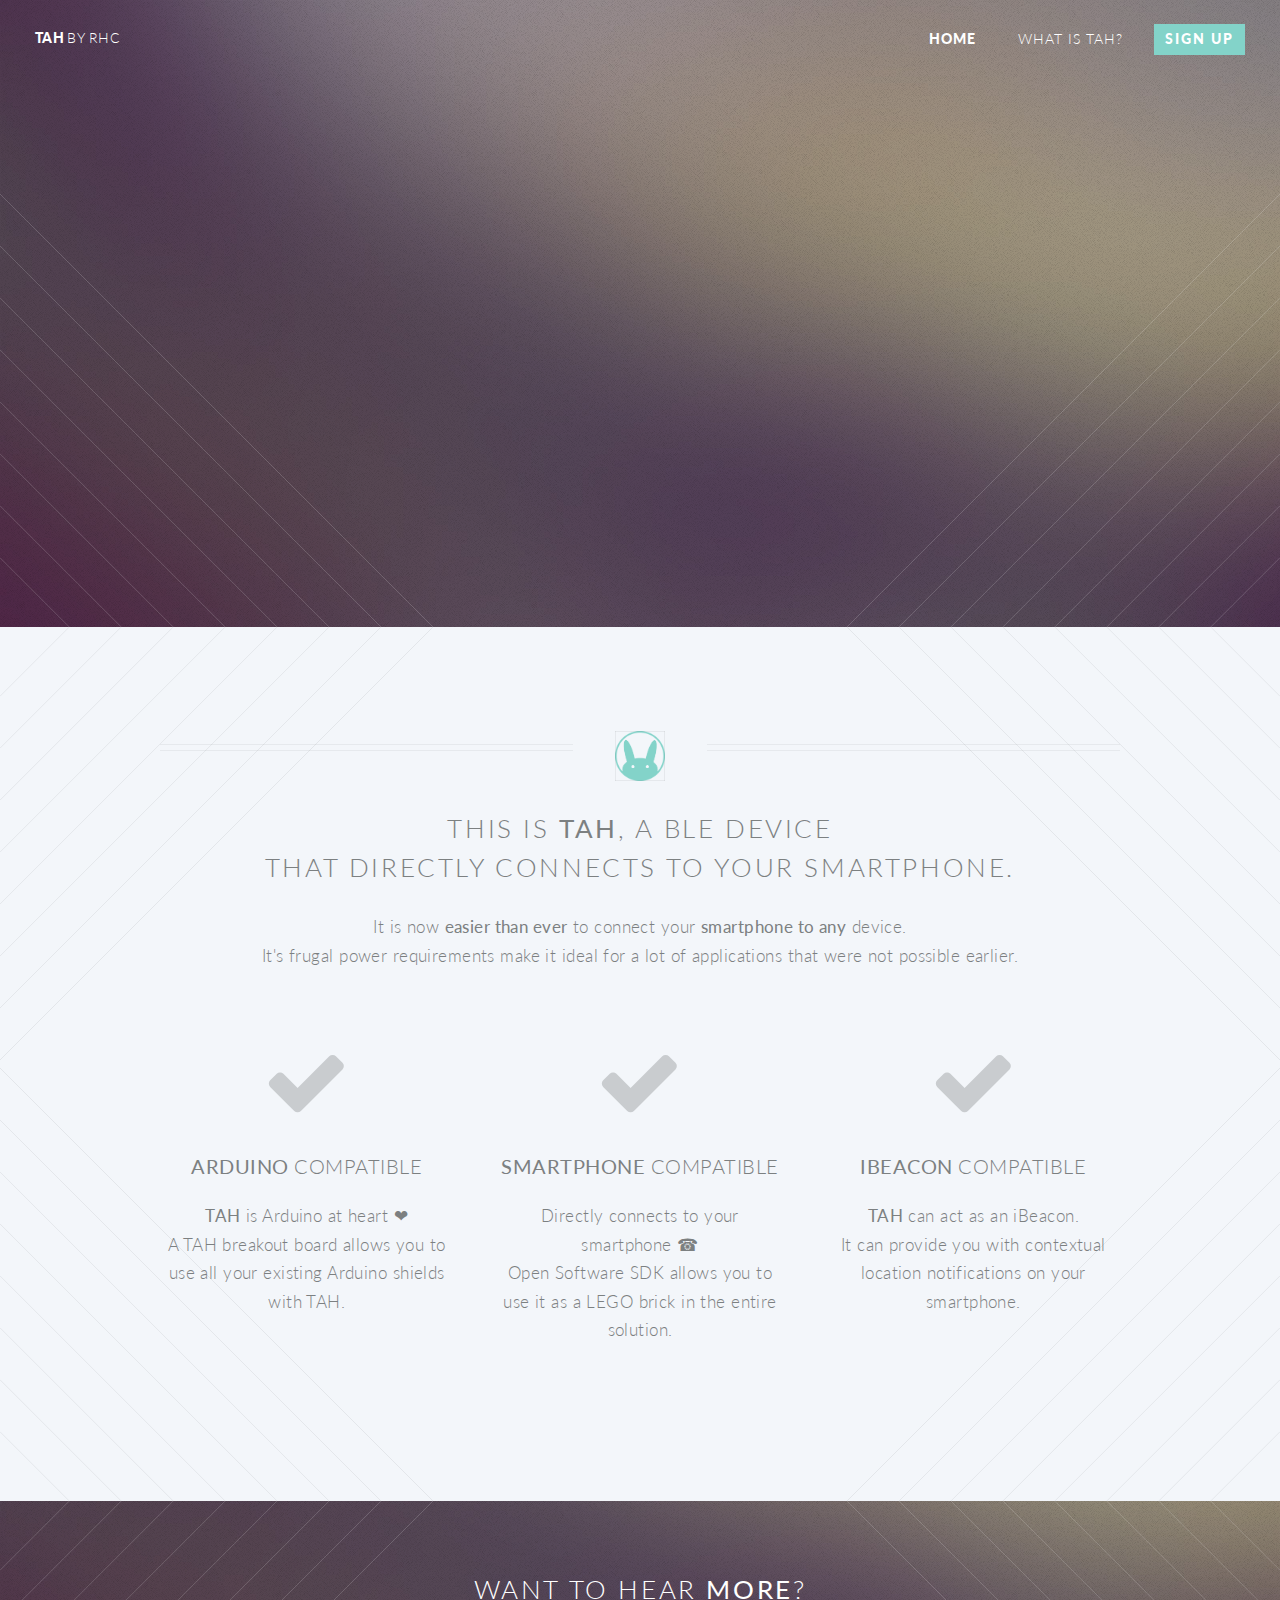
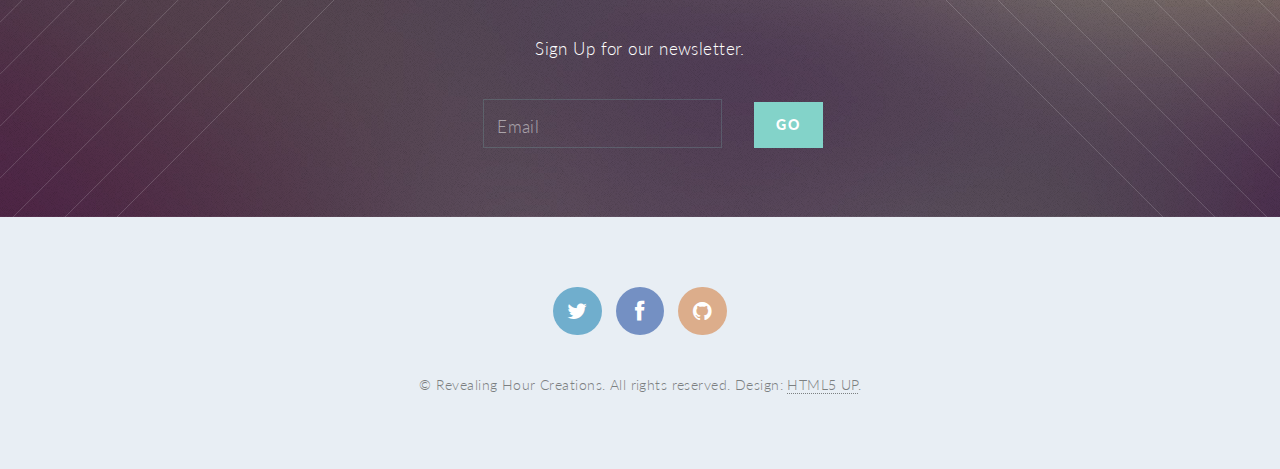
==== index.html @ 5fdd8aa4 "update ga displayfeatures" ====
<!DOCTYPE HTML>
<!--
	Twenty 1.0 by HTML5 UP
	html5up.net | @n33co
	Free for personal and commercial use under the CCA 3.0 license (html5up.net/license)
-->
<html>
<head>
	<title>TAH by RHC</title>
	<meta http-equiv="content-type" content="text/html; charset=utf-8" />
	<meta name="description" content="TAH is a open bluetooth low energy hardware platform" />
	<meta name="keywords" content="tah, bluetooth, low energy, bluetooth low energy, hardware, open hardware, rhc, revealing hour creations" />
	<!--[if lte IE 8]><script src="css/ie/html5shiv.js"></script><![endif]-->
	<script src="js/jquery.min.js"></script>
	<script src="js/jquery.dropotron.min.js"></script>
	<script src="js/skel.min.js"></script>
	<script src="js/skel-layers.min.js"></script>
	<script src="js/init.js"></script>
	<script src="js/mailchimp.js"></script>
	<noscript>
		<link rel="stylesheet" href="css/skel.css" />
		<link rel="stylesheet" href="css/style.css" />
		<link rel="stylesheet" href="css/style-noscript.css" />
		<!-- <link href="//cdn-images.mailchimp.com/embedcode/classic-081711.css" rel="stylesheet" type="text/css"> -->
	</noscript>
	<!--[if lte IE 8]><link rel="stylesheet" href="css/ie/v8.css" /><![endif]-->
	<!--[if lte IE 9]><link rel="stylesheet" href="css/ie/v9.css" /><![endif]-->
	<script>
		(function(i,s,o,g,r,a,m){i['GoogleAnalyticsObject']=r;i[r]=i[r]||function(){
			(i[r].q=i[r].q||[]).push(arguments)},i[r].l=1*new Date();a=s.createElement(o),
			m=s.getElementsByTagName(o)[0];a.async=1;a.src=g;m.parentNode.insertBefore(a,m)
		})(window,document,'script','//www.google-analytics.com/analytics.js','ga');

		ga('create', 'UA-36872186-2', 'auto');
		ga('require', 'displayfeatures');
		ga('send', 'pageview');

	</script>
</head>
<body class="index loading">
	
	<!-- Header -->
	<header id="header" class="alt">
		<h1 id="logo"><a href="index.html">TAH <span>by RHC</span></a></h1>
		<nav id="nav">
			<ul>
				<li class="current"><a href="index.html">Home</a></li>
				<li><a href="#main">What is TAH?</a></li>
				<li><a href="#cta" class="button special">Sign Up</a></li>
			</ul>
		</nav>
	</header>

	<!-- Banner -->		
	<section id="banner">
		
				<!--
					".inner" is set up as an inline-block so it automatically expands
					in both directions to fit whatever's inside it. This means it won't
					automatically wrap lines, so be sure to use line breaks where
					appropriate (<br />).
				-->
				<div class="inner">
					
					<header>
						<h2><img src="./images/tah.png" width="50px"/> TAH</h2>
					</header>
					<p>This is <strong>TAH</strong>.<br />
						open hardware<br/>
						for BLE<br/>
						by <a href="http://revealinghour.in">RHC</a>.</p>
						<footer>
							<ul class="buttons vertical">
								<li><a href="#main" class="button fit scrolly">Tell Me More</a></li>
							</ul>
						</footer>
						
					</div>
					
				</section>
				
				<!-- Main -->
				<article id="main">

					<header class="special container">
						<!-- <span class="icon fa-bar-chart-o"></span> -->
						<span class="icon"><img src="./images/tah_new.png" width="50px"/></span>
						<!-- <img src="/home/nm/projects/tah/parallax/images/tah.png" width="50px" /> -->
						<h2>This is <strong>TAH</strong>, a BLE device<br />
							that directly connects to your smartphone.</h2>
							<p> It is now <strong>easier than ever</strong> to connect your  <strong>smartphone to any</strong> device.<br/>
								It's frugal power requirements make it ideal for a lot of applications that were not possible earlier.<br/></p>
							</header>

							<!-- Two -->
							<section class="wrapper style1 container special">
								<div class="row">
									<div class="4u">
										
										<section>
											<span class="icon feature fa-check"></span>
											<header>
												<h3><strong>Arduino</strong> Compatible</h3>
											</header>
											<p><strong>TAH</strong> is Arduino at heart ❤<br/>A TAH breakout board allows you to use all your existing Arduino shields with TAH.</p>
										</section>
										
									</div>
									<div class="4u">
										
										<section>
											<span class="icon feature fa-check"></span>
											<header>
												<h3><strong>Smartphone</strong> Compatible</h3>
											</header>
											<p>Directly connects to your smartphone ☎<br/>
												Open Software SDK allows you to use it as a LEGO brick in the entire solution.
											</p>
										</section>
										
									</div>
									<div class="4u">
										
										<section>
											<span class="icon feature fa-check"></span>
											<header>
												<h3><strong>iBeacon</strong> Compatible</h3>
											</header>
											<p><strong>TAH</strong> can act as an iBeacon.<br/>
												It can provide you with contextual location notifications on your smartphone.</p>
											</section>
											
										</div>
									</div>
								</section>

							</article>

							<!-- CTA -->
							<section id="cta">
								
								<header>
									<h2>Want to hear <strong>more</strong>?</h2>
									<p>Sign Up for our newsletter.</p>
								</header>
								<footer>

									<form action="http://revealinghour.us8.list-manage.com/subscribe/post?u=bca3a340d44da6d9f4123ed9d&amp;id=00bbb728bf" method="post" id="mc-embedded-subscribe-form" name="mc-embedded-subscribe-form" class="validate" target="_blank" novalidate>
										<ul class="buttons">
											<li>
												<li><input type="email" value="" name="EMAIL" class="" id="mc-email" placeholder="Email" required="">
												</li>
												<li><input type="submit" value="Go" name="subscribe" id="mc-embedded-subscribe" class="button special">
												</li>
												<div id="mce-responses" class="clear">
													<div class="response" id="mce-error-response" style="display:none"></div>
													<div class="response" id="mce-success-response" style="display:none"></div>
												</div>    <!-- real people should not fill this in and expect good things - do not remove this or risk form bot signups-->
												<div style="position: absolute; left: -5000px;"><input type="text" name="b_bca3a340d44da6d9f4123ed9d_00bbb728bf" tabindex="-1" value=""></div>
												
											</form>
										</li>
									</ul>
									<!-- Begin MailChimp Signup Form -->

								</footer>
								
							</section>

							<!-- Footer -->
							<footer id="footer">
								
								<ul class="icons">
									<li><a href="http://twitter.com/tah_io" class="icon circle fa-twitter"><span class="label">Twitter</span></a></li>
									<li><a href="https://www.facebook.com/pages/Tah/633568926721880" class="icon circle fa-facebook"><span class="label">Facebook</span></a></li>
									<li><a href="http://github.com/revealinghourcreations" class="icon circle fa-github"><span class="label">Github</span></a></li>
								</ul>
								
								<span class="copyright">&copy; Revealing Hour Creations. All rights reserved. Design: <a href="http://html5up.net">HTML5 UP</a>.</span>
								
							</footer>
						</body>
						</html>
---- css/skel.css ----
/* skel.css vx.x | (c) n33 | n33.co | MIT licensed */

/* Resets (http://meyerweb.com/eric/tools/css/reset/ | v2.0 | 20110126 | License: none (public domain)) */

	html,body,div,span,applet,object,iframe,h1,h2,h3,h4,h5,h6,p,blockquote,pre,a,abbr,acronym,address,big,cite,code,del,dfn,em,img,ins,kbd,q,s,samp,small,strike,strong,sub,sup,tt,var,b,u,i,center,dl,dt,dd,ol,ul,li,fieldset,form,label,legend,table,caption,tbody,tfoot,thead,tr,th,td,article,aside,canvas,details,embed,figure,figcaption,footer,header,hgroup,menu,nav,output,ruby,section,summary,time,mark,audio,video{margin:0;padding:0;border:0;font-size:100%;font:inherit;vertical-align:baseline;}article,aside,details,figcaption,figure,footer,header,hgroup,menu,nav,section{display:block;}body{line-height:1;}ol,ul{list-style:none;}blockquote,q{quotes:none;}blockquote:before,blockquote:after,q:before,q:after{content:'';content:none;}table{border-collapse:collapse;border-spacing:0;}body{-webkit-text-size-adjust:none}

/* Box Model */

	*, *:before, *:after {
		-moz-box-sizing: border-box;
		-webkit-box-sizing: border-box;
		box-sizing: border-box;
	}

/* Container */

	body {
		/* min-width: (containers) */
		min-width: 1200px;
	}

	.container {
		margin-left: auto;
		margin-right: auto;
		
		/* width: (containers) */
		width: 1200px;
	}

	/* Modifiers */
	
		.container.small {
			/* width: (containers) * 0.75; */
			width: 900px;
		}

		.container.big {
			width: 100%;

			/* max-width: (containers) * 1.25; */
			max-width: 1500px;

			/* min-width: (containers); */
			min-width: 1200px;
		}

/* Grid */

	.\31 2u { width: 100% }
	.\31 1u { width: 91.6666666667% }
	.\31 0u { width: 83.3333333333% }
	.\39 u { width: 75% }
	.\38 u { width: 66.6666666667% }
	.\37 u { width: 58.3333333333% }
	.\36 u { width: 50% }
	.\35 u { width: 41.6666666667% }
	.\34 u { width: 33.3333333333% }
	.\33 u { width: 25% }
	.\32 u { width: 16.6666666667% }
	.\31 u { width: 8.3333333333% }
	.\-11u { margin-left: 91.6666666667% }
	.\-10u { margin-left: 83.3333333333% }
	.\-9u { margin-left: 75% }
	.\-8u { margin-left: 66.6666666667% }
	.\-7u { margin-left: 58.3333333333% }
	.\-6u { margin-left: 50% }
	.\-5u { margin-left: 41.6666666667% }
	.\-4u { margin-left: 33.3333333333% }
	.\-3u { margin-left: 25% }
	.\-2u { margin-left: 16.6666666667% }
	.\-1u { margin-left: 8.3333333333% }

	/* Rows */

		.row > * {
			float: left;
		}

		.row:after {
			content: '';
			display: block;
			clear: both;
			height: 0;
		}

		.row:first-child > * {
			padding-top: 0 !important;
		}

		/* Normal */

			.row > * {
				/* padding-left: (gutters) */
				padding-left: 50px;
			}

			.row + .row > * {
				/* padding: (gutters) 0 0 (gutters) */
				padding: 50px 0 0 50px;
			}

			.row {
				/* margin-left: -(gutters) */
				margin-left: -50px;
			}

		/* Flush */

			.row.flush > * {
				padding-left: 0;
			}

			.row + .row.flush > * {
				padding: 0;
			}

			.row.flush {
				margin-left: 0;
			}

		/* Quarter */

			.row.quarter > * {
				/* padding-left: (gutters * 0.25) */
				padding-left: 12.5px;
			}

			.row + .row.quarter > * {
				/* padding: (gutters * 0.25) 0 0 (gutters * 0.25) */
				padding: 12.5px 0 0 12.5px;
			}

			.row.quarter {
				/* margin-left: -(gutters * 0.25) */
				margin-left: -12.5px;
			}

		/* Half */

			.row.half > * {
				/* padding-left: (gutters * 0.5) */
				padding-left: 25px;
			}

			.row + .row.half > * {
				/* padding: (gutters * 0.5) 0 0 (gutters * 0.5) */
				padding: 25px 0 0 25px;
			}

			.row.half {
				/* margin-left: -(gutters * 0.5) */
				margin-left: -25px;
			}

		/* One and (a) Half */

			.row.oneandhalf > * {
				/* padding-left: (gutters * 1.5) */
				padding-left: 75px;
			}

			.row + .row.oneandhalf > * {
				/* padding: (gutters * 1.5) 0 0 (gutters * 1.5) */
				padding: 75px 0 0 75px;
			}

			.row.oneandhalf {
				/* margin-left: -(gutters * 1.5) */
				margin-left: -75px;
			}

		/* Double */

			.row.double > * {
				/* padding-left: (gutters * 2) */
				padding-left: 80px;
			}

			.row + .row.double > * {
				/* padding: (gutters * 2) 0 0 (gutters * 2) */
				padding: 100px 0 0 100px;
			}

			.row.double {
				/* margin-left: -(gutters * 2) */
				margin-left: -100px;
			}
---- css/style.css ----
@charset "UTF-8";
@import url("font-awesome.min.css");
@import url("http://fonts.googleapis.com/css?family=Lato:300,400,900");

/*
	Twenty 1.0 by HTML5 UP
	html5up.net | @n33co
	Free for personal and commercial use under the CCA 3.0 license (html5up.net/license)
*/

/* Basic */

	body, #skel-layers-wrapper {
		background: #f3f6fa;
	}

	body.loading * {
		-moz-animation: none !important;
		-webkit-animation: none !important;
		-o-animation: none !important;
		-ms-animation: none !important;
		animation: none !important;
		-moz-transition: none !important;
		-webkit-transition: none !important;
		-o-transition: none !important;
		-ms-transition: none !important;
		transition: none !important;
	}

	body, input, select, textarea {
		color: #7c8081;
		font-family: 'Lato', sans-serif;
		font-size: 15pt;
		font-weight: 300;
		letter-spacing: 0.025em;
		line-height: 1.75em;
	}

	a {
		-moz-transition: all 0.2s ease-in-out;
		-webkit-transition: all 0.2s ease-in-out;
		-o-transition: all 0.2s ease-in-out;
		-ms-transition: all 0.2s ease-in-out;
		transition: all 0.2s ease-in-out;
		color: #3fb1a3;
		text-decoration: none;
		border-bottom: dotted 1px;
	}

		a:hover {
			border-bottom-color: transparent;
		}

	strong, b {
		font-weight: 400;
	}

	p, ul, ol, dl, table, blockquote {
		margin: 0 0 2em 0;
	}

	h1, h2, h3, h4, h5, h6 {
		color: inherit;
		font-weight: 300;
		line-height: 1.75em;
		margin-bottom: 1em;
		text-transform: uppercase;
	}

		h1 a, h2 a, h3 a, h4 a, h5 a, h6 a {
			color: inherit;
			text-decoration: none;
			border: 0;
		}

	h2 {
		font-size: 1.5em;
		letter-spacing: 0.1em;
	}

	h3 {
		font-size: 1.15em;
		letter-spacing: 0.025em;
	}

	sub {
		font-size: 0.8em;
		position: relative;
		top: 0.5em;
	}

	sup {
		font-size: 0.8em;
		position: relative;
		top: -0.5em;
	}

	hr {
		border-top: solid 1px rgba(131, 211, 201, 0.2);
		border: 0;
		margin-bottom: 1.5em;
	}

	blockquote {
		border-left: solid 0.5em rgba(131, 211, 201, 0.2);
		font-style: italic;
		padding: 1em 0 1em 2em;
	}

	section.special, article.special {
		text-align: center;
	}

	header.major {
		padding-bottom: 2em;
	}

	header.special {
		margin-bottom: 5em;
		padding-top: 7em;
		position: relative;
		text-align: center;
	}

		header.special:before, header.special:after {
			border-bottom: solid 1.5px;
			border-top: solid 1.5px;
			content: '';
			height: 7px;
			opacity: 0.1;
			position: absolute;
			top: 1.75em;
			width: 43%;
		}

		header.special:before {
			left: 0;
		}

		header.special:after {
			right: 0;
		}

		header.special h2 {
			margin-bottom: 0;
		}

		header.special h2 + p {
			margin-bottom: 0;
			padding-top: 1.5em;
		}

		header.special .icon {
			cursor: default;
			height: 7em;
			left: 0;
			position: absolute;
			text-align: center;
			top: 1em;
			width: 100%;
		}

			header.special .icon:before {
				font-size: 3.5em;
				opacity: 0.35;
			}

	footer > :last-child {
		margin-bottom: 0;
	}

	footer.major {
		padding-top: 3em;
	}

/* Form */

	input[type="text"],
	input[type="password"],
	input[type="email"],
	textarea {
		-moz-transition: background-color 0.2s ease-in-out, border-color 0.2s ease-in-out;
		-webkit-transition: background-color 0.2s ease-in-out, border-color 0.2s ease-in-out;
		-o-transition: background-color 0.2s ease-in-out, border-color 0.2s ease-in-out;
		-ms-transition: background-color 0.2s ease-in-out, border-color 0.2s ease-in-out;
		transition: background-color 0.2s ease-in-out, border-color 0.2s ease-in-out;
		-moz-appearance: none;
		-webkit-appearance: none;
		-o-appearance: none;
		-ms-appearance: none;
		appearance: none;
		background: none;
		border: solid 1px rgba(131, 211, 201, 0.2);
		color: inherit;
		display: block;
		padding: 0.75em;
		text-decoration: none;
		width: 100%;
		outline: 0;
	}

		input[type="text"]:focus,
		input[type="password"]:focus,
		input[type="email"]:focus,
		textarea:focus {
			border-color: #83d3c9;
		}

	input[type="text"],
	input[type="password"],
	input[type="email"] {
		line-height: 1em;
	}

	::-webkit-input-placeholder {
		color: inherit;
		opacity: 0.5;
		position: relative;
		top: 3px;
	}

	:-moz-placeholder {
		color: inherit;
		opacity: 0.5;
	}

	::-moz-placeholder {
		color: inherit;
		opacity: 0.5;
	}

	:-ms-input-placeholder {
		color: inherit;
		opacity: 0.5;
	}

	.formerize-placeholder {
		color: rgba(124, 128, 129, 0.5) !important;
	}

/* Image */

	.image {
		border: 0;
		position: relative;
	}

		.image:before {
			background: url("images/overlay.png");
			content: '';
			height: 100%;
			left: 0;
			position: absolute;
			top: 0;
			width: 100%;
		}

		.image.fit {
			display: block;
		}

			.image.fit img {
				display: block;
				width: 100%;
			}

		.image.feature {
			display: block;
			margin: 0 0 2em 0;
		}

			.image.feature img {
				display: block;
				width: 100%;
			}

/* Icon */

	.icon {
		position: relative;
	}

		.icon:before {
			-moz-osx-font-smoothing: grayscale;
			-webkit-font-smoothing: antialiased;
			font-family: FontAwesome;
			font-style: normal;
			font-weight: normal;
		}

		.icon.circle {
			-moz-transition: all 0.2s ease-in-out;
			-webkit-transition: all 0.2s ease-in-out;
			-o-transition: all 0.2s ease-in-out;
			-ms-transition: all 0.2s ease-in-out;
			transition: all 0.2s ease-in-out;
			border: 0;
			border-radius: 100%;
			display: inline-block;
			font-size: 1.25em;
			height: 2.25em;
			left: 0;
			line-height: 2.25em;
			text-align: center;
			text-decoration: none;
			top: 0;
			width: 2.25em;
		}

			.icon.circle:hover {
				top: -0.2em;
			}

			.icon.circle.fa-twitter {
				background: #70aecd;
				color: white;
			}

				.icon.circle.fa-twitter:hover {
					background: #7fb7d2;
				}

			.icon.circle.fa-facebook {
				background: #7490c3;
				color: white;
			}

				.icon.circle.fa-facebook:hover {
					background: #829bc9;
				}

			.icon.circle.fa-google-plus {
				background: #db6b67;
				color: white;
			}

				.icon.circle.fa-google-plus:hover {
					background: #df7b77;
				}

			.icon.circle.fa-github {
				background: #dcad8b;
				color: white;
			}

				.icon.circle.fa-github:hover {
					background: #e1b89b;
				}

			.icon.circle.fa-dribbble {
				background: #da83ae;
				color: white;
			}

				.icon.circle.fa-dribbble:hover {
					background: #df93b8;
				}

		.icon.feature {
			cursor: default;
			display: block;
			margin: 0 0 1.5em 0;
			opacity: 0.35;
			text-align: center;
		}

			.icon.feature:before {
				font-size: 5em;
				line-height: 1em;
			}

		.icon > .label {
			display: none;
		}

/* Lists */

	ol.default {
		list-style: decimal;
		padding-left: 1.25em;
	}

		ol.default li {
			padding-left: 0.25em;
		}

	ul.default {
		list-style: disc;
		padding-left: 1em;
	}

		ul.default li {
			padding-left: 0.5em;
		}

	ul.icons {
		cursor: default;
	}

		ul.icons li {
			display: inline-block;
			line-height: 1em;
			padding-left: 0.5em;
		}

			ul.icons li:first-child {
				padding-left: 0;
			}

	ul.feature-icons {
		cursor: default;
		margin: -0.75em 0 0 0;
		opacity: 0.35;
		overflow: hidden;
		position: relative;
	}

		ul.feature-icons li {
			display: block;
			float: left;
			text-align: center;
			width: 50%;
		}

			ul.feature-icons li .icon {
				display: inline-block;
				font-size: 6.25em;
				height: 1.25em;
				line-height: 1.25em;
				width: 1em;
			}

	ul.buttons {
		cursor: default;
	}

		ul.buttons:last-child {
			margin-bottom: 0;
		}

		ul.buttons li {
			display: inline-block;
			padding: 0 0 0 1.5em;
		}

			ul.buttons li:first-child {
				padding: 0;
			}

		ul.buttons.vertical li {
			display: block;
			padding: 1.5em 0 0 0;
		}

			ul.buttons.vertical li:first-child {
				padding: 0;
			}

/* Tables */

	table {
		width: 100%;
	}

		table.default {
			width: 100%;
		}

			table.default tbody tr {
				border-bottom: solid 1px rgba(124, 128, 129, 0.2);
			}

			table.default td {
				padding: 0.5em 1em 0.5em 1em;
			}

			table.default th {
				font-weight: 400;
				padding: 0.5em 1em 0.5em 1em;
				text-align: left;
			}

			table.default thead {
				background: #7c8081;
				color: #fff;
			}

/* Button */

	.button {
		background: none;
		border: solid 1px;
		color: inherit;
		display: inline-block;
		font-size: 0.8em;
		font-weight: 900;
		letter-spacing: 2px;
		min-width: 5em;
		padding: 0.75em 0;
		text-align: center;
		text-decoration: none;
		text-transform: uppercase;
	}


		.button:hover {
			background: rgba(188, 202, 206, 0.15);
			border-color: inherit;
		}

		.button.special {
			background: #83d3c9;
			border-color: #83d3c9;
			color: white !important;
		}

			.button.special:hover {
				background: #96dad1 !important;
				border-color: #96dad1 !important;
			}

		.button.fit {
			width: 100%;
		}

		.button.small {
			font-size: 0.7em;
			min-width: 14em;
			padding: 0.5em 0;
		}

/* Wrapper */

	.wrapper {
		margin-bottom: 5em;
		padding: 5em;
	}

		.wrapper.style1 {
			padding: 0;
		}

		.wrapper.style2 {
			background-color: #83d3c9;
			background-image: url("images/light-bl.svg"), url("images/light-br.svg");
			background-position: bottom left, bottom right;
			background-repeat: no-repeat, no-repeat;
			background-size: 25em, 25em;
			color: white;
		}

			.wrapper.style2 .button:hover {
				background: rgba(255, 255, 255, 0.15) !important;
			}

			.wrapper.style2 .button.special {
				background: white;
				border-color: white;
				color: #83d3c9 !important;
			}

				.wrapper.style2 .button.special:hover {
					border-color: inherit !important;
					color: white !important;
				}

		.wrapper.style3 {
			background: white;
			color: inherit;
		}

		.wrapper.style4 {
			background: white;
			color: inherit;
			padding: 4em;
		}

/* Header */
	@-moz-keyframes reveal-header { 0% { top: -5em; } 100% { top: 0; } }
	@-webkit-keyframes reveal-header { 0% { top: -5em; } 100% { top: 0; } }
	@-o-keyframes reveal-header { 0% { top: -5em; } 100% { top: 0; } }
	@-ms-keyframes reveal-header { 0% { top: -5em; } 100% { top: 0; } }
	@keyframes reveal-header { 0% { top: -5em; } 100% { top: 0; } }

	#header {
		background: white;
		box-shadow: 0 1px 2px 0 rgba(0, 0, 0, 0.075);
		color: inherit;
		cursor: default;
		font-size: 0.8em;
		left: 0;
		padding: 1em 1.5em;
		position: fixed;
		top: 0;
		width: 100%;
		z-index: 10000;
	}

		#header h1 {
			font-weight: 900;
			margin: 0;
		}

			#header h1 span {
				font-weight: 300;
			}

		#header nav {
			letter-spacing: 0.075em;
			position: absolute;
			right: 1.5em;
			text-transform: uppercase;
			top: 0.75em;
		}

			#header nav ul li {
				display: inline-block;
				margin-left: 1.5em;
			}

				#header nav ul li > ul {
					display: none;
				}

				#header nav ul li a {
					border: solid 1px transparent;
					color: inherit;
					display: inline-block;
					padding: 0em 0.75em;
					text-decoration: none;
				}

				#header nav ul li .button {
					font-size: 1em;
					min-width: 0;
					width: auto;
				}

				#header nav ul li.submenu > a:before {
					-moz-osx-font-smoothing: grayscale;
					-webkit-font-smoothing: antialiased;
					font-family: FontAwesome;
					font-style: normal;
					font-weight: normal;
				}

				#header nav ul li.submenu > a:before {
					content: '\f107';
					margin-right: 0.65em;
				}

				#header nav ul li.active > a, #header nav ul li:hover > a {
					-moz-transition: all 0.2s ease-in-out;
					-webkit-transition: all 0.2s ease-in-out;
					-o-transition: all 0.2s ease-in-out;
					-ms-transition: all 0.2s ease-in-out;
					transition: all 0.2s ease-in-out;
					background: rgba(188, 202, 206, 0.15);
				}

				#header nav ul li.current > a {
					font-weight: 900;
				}

		#header.reveal {
			-moz-animation: reveal-header 0.5s;
			-webkit-animation: reveal-header 0.5s;
			-o-animation: reveal-header 0.5s;
			-ms-animation: reveal-header 0.5s;
			animation: reveal-header 0.5s;
		}

		#header.alt {
			-moz-animation: none;
			-webkit-animation: none;
			-o-animation: none;
			-ms-animation: none;
			animation: none;
			background: transparent;
			box-shadow: none;
			color: white;
			padding: 2em 2.5em;
			position: absolute;
		}

			#header.alt nav {
				right: 2.5em;
				top: 1.75em;
			}

				#header.alt nav ul li.active > a, #header.alt nav ul li:hover > a {
					border: solid 1px;
				}

/* Dropotron */

	.dropotron {
		background: #fff;
		box-shadow: 0 1px 2px 0 rgba(0, 0, 0, 0.075);
		line-height: 2.25em;
		min-width: 13em;
		padding: 1em 0;
		text-transform: uppercase;
	}

		.dropotron.level-0 {
			font-size: 0.7em;
			font-weight: 400;
			margin-top: 1.5em;
		}

			.dropotron.level-0:before {
				border-bottom: solid 0.5em #fff;
				border-left: solid 0.5em transparent;
				border-right: solid 0.5em transparent;
				content: '';
				left: 0.75em;
				position: absolute;
				top: -0.45em;
			}

		.dropotron > li {
			border-top: solid 1px rgba(124, 128, 129, 0.2);
		}

			.dropotron > li > a {
				-moz-transition: none;
				-webkit-transition: none;
				-o-transition: none;
				-ms-transition: none;
				transition: none;
				color: inherit;
				text-decoration: none;
				padding: 0 1em;
				border: 0;
			}

			.dropotron > li:hover > a {
				background: #83d3c9;
				color: white;
			}

			.dropotron > li:first-child {
				border-top: 0;
			}

/* Banner */
	@-moz-keyframes reveal-banner { 0% { opacity: 0; } 100% { opacity: 1; } }
	@-webkit-keyframes reveal-banner { 0% { opacity: 0; } 100% { opacity: 1; } }
	@-o-keyframes reveal-banner { 0% { opacity: 0; } 100% { opacity: 1; } }
	@-ms-keyframes reveal-banner { 0% { opacity: 0; } 100% { opacity: 1; } }
	@keyframes reveal-banner { 0% { opacity: 0; } 100% { opacity: 1; } }

	#banner {
		background-attachment: scroll, scroll, scroll, fixed;
		background-color: #645862;
		background-image: url("images/light-bl.svg"), url("images/light-br.svg"), url("images/overlay.png"), url("../images/banner.jpg");
		background-position: bottom left, bottom right, top left, top center;
		background-repeat: no-repeat, no-repeat, repeat, no-repeat;
		background-size: 25em, 25em, auto, cover;
		color: white;
		cursor: default;
		padding: 6em 0;
		text-align: center;
	}

		#banner .inner {
			-moz-animation: reveal-banner 1s 0.25s ease-in-out;
			-webkit-animation: reveal-banner 1s 0.25s ease-in-out;
			-o-animation: reveal-banner 1s 0.25s ease-in-out;
			-ms-animation: reveal-banner 1s 0.25s ease-in-out;
			animation: reveal-banner 1s 0.25s ease-in-out;
			-moz-animation-fill-mode: forwards;
			-webkit-animation-fill-mode: forwards;
			-o-animation-fill-mode: forwards;
			-ms-animation-fill-mode: forwards;
			animation-fill-mode: forwards;
			background: rgba(52, 27, 43, 0.5);
			color: white;
			display: inline-block;
			opacity: 0;
			padding: 3em;
			text-align: center;
		}

			#banner .inner header {
				display: inline-block;
				border-bottom: solid 2px;
				border-top: solid 2px;
				margin: 0 0 2em 0;
				padding: 3px 0 3px 0;
			}

				#banner .inner header h2 {
					border-bottom: solid 2px;
					border-top: solid 2px;
					font-size: 2.5em;
					font-weight: 900;
					letter-spacing: 0.2em;
					margin: 0;
					padding-left: 0.05em;
					position: relative;
					text-transform: uppercase;
				}

			#banner .inner p {
				letter-spacing: 0.1em;
				margin: 0;
				text-transform: uppercase;
			}

				#banner .inner p a {
					color: inherit;
					font-weight: 400;
					text-decoration: none;
				}

			#banner .inner footer {
				margin: 2em 0 0 0;
			}

/* Main */

	#main {
		background-image: url("images/dark-tl.svg"), url("images/dark-tr.svg"), url("images/dark-bl.svg"), url("images/dark-br.svg");
		background-position: top left, top right, bottom left, bottom right;
		background-repeat: no-repeat;
		background-size: 25em;
		padding: 7em 0;
	}

		#main > :last-child {
			margin-bottom: 0;
		}

		#main .sidebar section {
			border-top: solid 1px rgba(124, 128, 129, 0.2);
			margin: 3em 0 0 0;
			padding: 3em 0 0 0;
		}

			#main .sidebar section:first-child {
				border-top: 0;
				padding-top: 0;
				margin-top: 0;
			}

	body.index #main {
		padding-top: 5em;
	}

/* CTA */

	#cta {
		background-attachment: scroll, scroll, scroll, fixed;
		background-color: #645862;
		background-image: url("images/light-tl.svg"), url("images/light-tr.svg"), url("images/overlay.png"), url("../images/banner.jpg");
		background-position: top left, top right, top left, bottom center;
		background-repeat: no-repeat, no-repeat, repeat, no-repeat;
		background-size: 25em, 25em, auto, cover;
		color: white;
		padding: 5em;
		text-align: center;
	}

		#cta header {
			margin-bottom: 2em;
		}

/* Footer */

	#footer {
		background: #e8eef4;
		color: #7c8081;
		padding: 5em 5em 10em 5em;
		text-align: center;
	}

		#footer .copyright {
			font-size: 0.8em;
		}

			#footer .copyright a {
				color: inherit;
			}

/* Layers */

	#topButton .toggle {
		height: 100%;
		left: 0;
		position: absolute;
		text-align: center;
		top: 0;
		width: 100%;
	}

		#topButton .toggle:before {
			-moz-osx-font-smoothing: grayscale;
			-webkit-font-smoothing: antialiased;
			font-family: FontAwesome;
			font-style: normal;
			font-weight: normal;
		}

		#topButton .toggle:before {
			color: white;
			content: '\f039';
			font-size: 0.75em;
			height: 30px;
			left: 0;
			line-height: 30px;
			opacity: 0.5;
			position: absolute;
			top: 0;
			width: 100%;
			z-index: 1;
		}

		#topButton .toggle:after {
			background: rgba(163, 169, 170, 0.75);
			border-radius: 0 0 4px 4px;
			content: '';
			height: 30px;
			left: 50%;
			margin-left: -40px;
			position: absolute;
			top: 0;
			width: 80px;
		}

	#sideButton .toggle {
		height: 100%;
		left: 0;
		position: absolute;
		text-align: center;
		top: 0;
		width: 100%;
	}

		#sideButton .toggle:before {
			-moz-osx-font-smoothing: grayscale;
			-webkit-font-smoothing: antialiased;
			font-family: FontAwesome;
			font-style: normal;
			font-weight: normal;
		}

		#sideButton .toggle:before {
			color: white;
			content: '\f039';
			font-size: 1em;
			height: 40px;
			left: 10px;
			line-height: 40px;
			opacity: 0.5;
			position: absolute;
			top: 11px;
			width: 60px;
			z-index: 1;
		}

		#sideButton .toggle:after {
			background: rgba(163, 169, 170, 0.75);
			border-radius: 2px;
			content: '';
			height: 40px;
			left: 10px;
			position: absolute;
			top: 10px;
			width: 60px;
		}

	#topPanel,
	#sidePanel {
		background: #1c2021;
		color: white;
		font-size: 0.8em;
		letter-spacing: 0.075em;
		text-transform: uppercase;
	}

		#topPanel nav,
		#sidePanel nav {
			padding: 0.25em 0.5em 1em 0.5em;
		}

		#topPanel .link,
		#sidePanel .link {
			border: 0;
			border-top: solid 1px rgba(255, 255, 255, 0.05);
			color: inherit;
			display: block;
			height: 3em;
			line-height: 3em;
			opacity: 0.75;
			text-decoration: none;
		}

			#topPanel .link.depth-0,
			#sidePanel .link.depth-0 {
				font-weight: 900;
			}

			#topPanel .link:first-child,
			#sidePanel .link:first-child {
				border-top: 0;
			}

		#topPanel .indent-1,
		#sidePanel .indent-1 {
			display: inline-block;
			width: 1em;
		}

		#topPanel .indent-2,
		#sidePanel .indent-2 {
			display: inline-block;
			width: 2em;
		}

		#topPanel .indent-3,
		#sidePanel .indent-3 {
			display: inline-block;
			width: 3em;
		}

		#topPanel .indent-4,
		#sidePanel .indent-4 {
			display: inline-block;
			width: 4em;
		}

		#topPanel .indent-5,
		#sidePanel .indent-5 {
			display: inline-block;
			width: 5em;
		}
---- css/style-noscript.css ----
/*
	Twenty 1.0 by HTML5 UP
	html5up.net | @n33co
	Free for personal and commercial use under the CCA 3.0 license (html5up.net/license)
*/

/* Banner */

	#banner .inner {
		opacity: 1.0;
	}
---- css/ie/v8.css ----
/* Banner */
#banner {
  background-image: url("../../images/banner.jpg");
  background-repeat: no-repeat;
  background-size: cover;
  -ms-behavior: url("css/ie/backgroundsize.min.htc"); }
  #banner .inner {
    background: #341b2b; }

/* CTA  */
#cta {
  background-image: url("../../images/banner.jpg");
  background-repeat: no-repeat;
  background-size: cover;
  -ms-behavior: url("css/ie/backgroundsize.min.htc"); }
---- css/ie/v9.css ----
/* Banner */
#banner .inner {
  opacity: 1.0; }
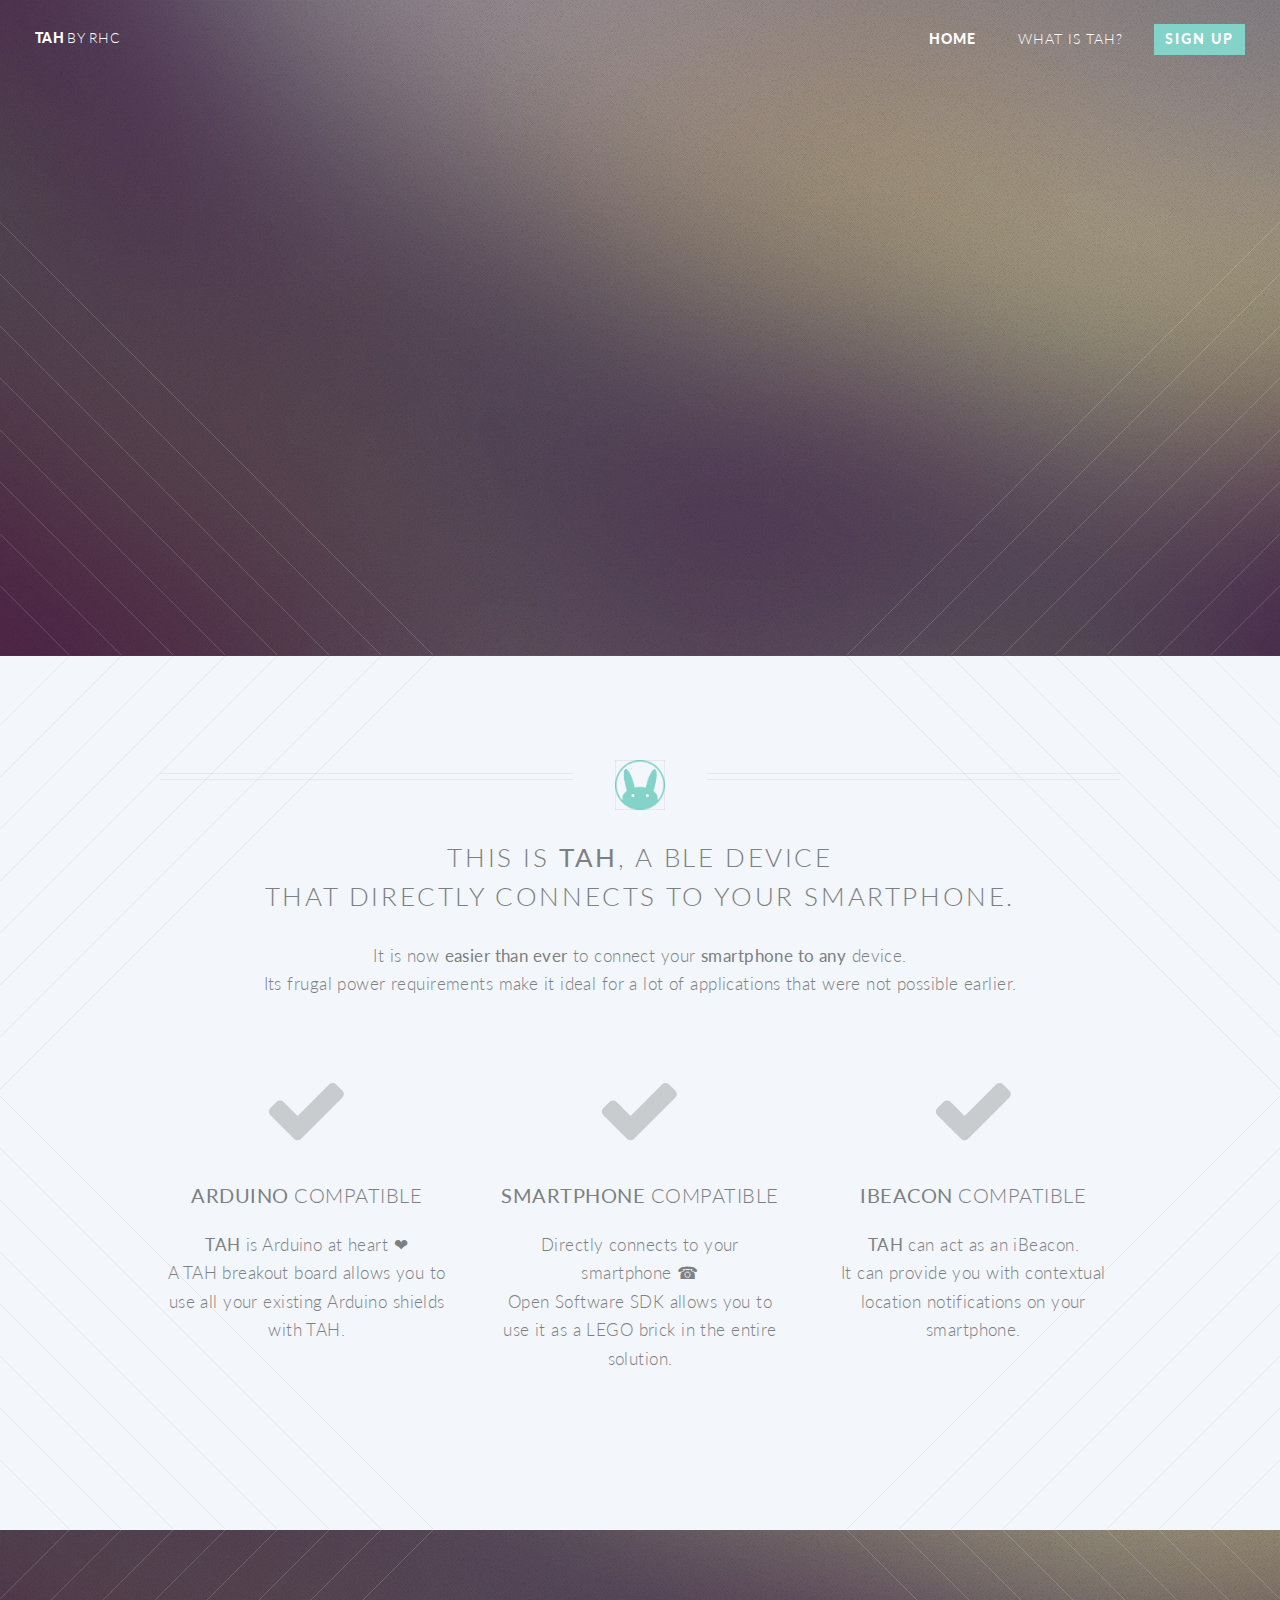
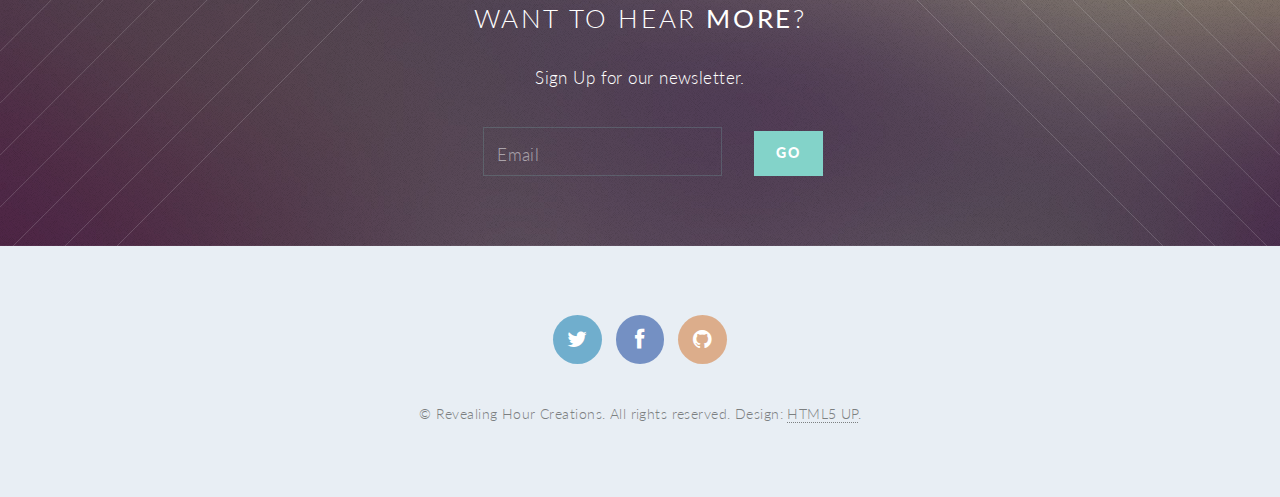
==== commit 8c5adc4b: "update landing text" ====
--- a/index.html
+++ b/index.html
@@ -65,10 +65,17 @@
 					<header>
 						<h2><img src="./images/tah.png" width="50px"/> TAH</h2>
 					</header>
-					<p>This is <strong>TAH</strong>.<br />
-						open hardware<br/>
-						for BLE<br/>
-						by <a href="http://revealinghour.in">RHC</a>.</p>
+					<p>
+						<strong>Control</strong> <br/>
+						everything<br/>
+						<strong>around you</strong><br/>
+						with a<br/>
+						<strong>smartphone!</strong>
+					</p>
+					<!-- <p>Connect a <br/> <strong>smartphone</strong><br />
+						to anything<br/>
+						around you!<br/>
+					</p> -->
 						<footer>
 							<ul class="buttons vertical">
 								<li><a href="#main" class="button fit scrolly">Tell Me More</a></li>
@@ -89,7 +96,7 @@
 						<h2>This is <strong>TAH</strong>, a BLE device<br />
 							that directly connects to your smartphone.</h2>
 							<p> It is now <strong>easier than ever</strong> to connect your  <strong>smartphone to any</strong> device.<br/>
-								It's frugal power requirements make it ideal for a lot of applications that were not possible earlier.<br/></p>
+								Its frugal power requirements make it ideal for a lot of applications that were not possible earlier.<br/></p>
 							</header>
 
 							<!-- Two -->
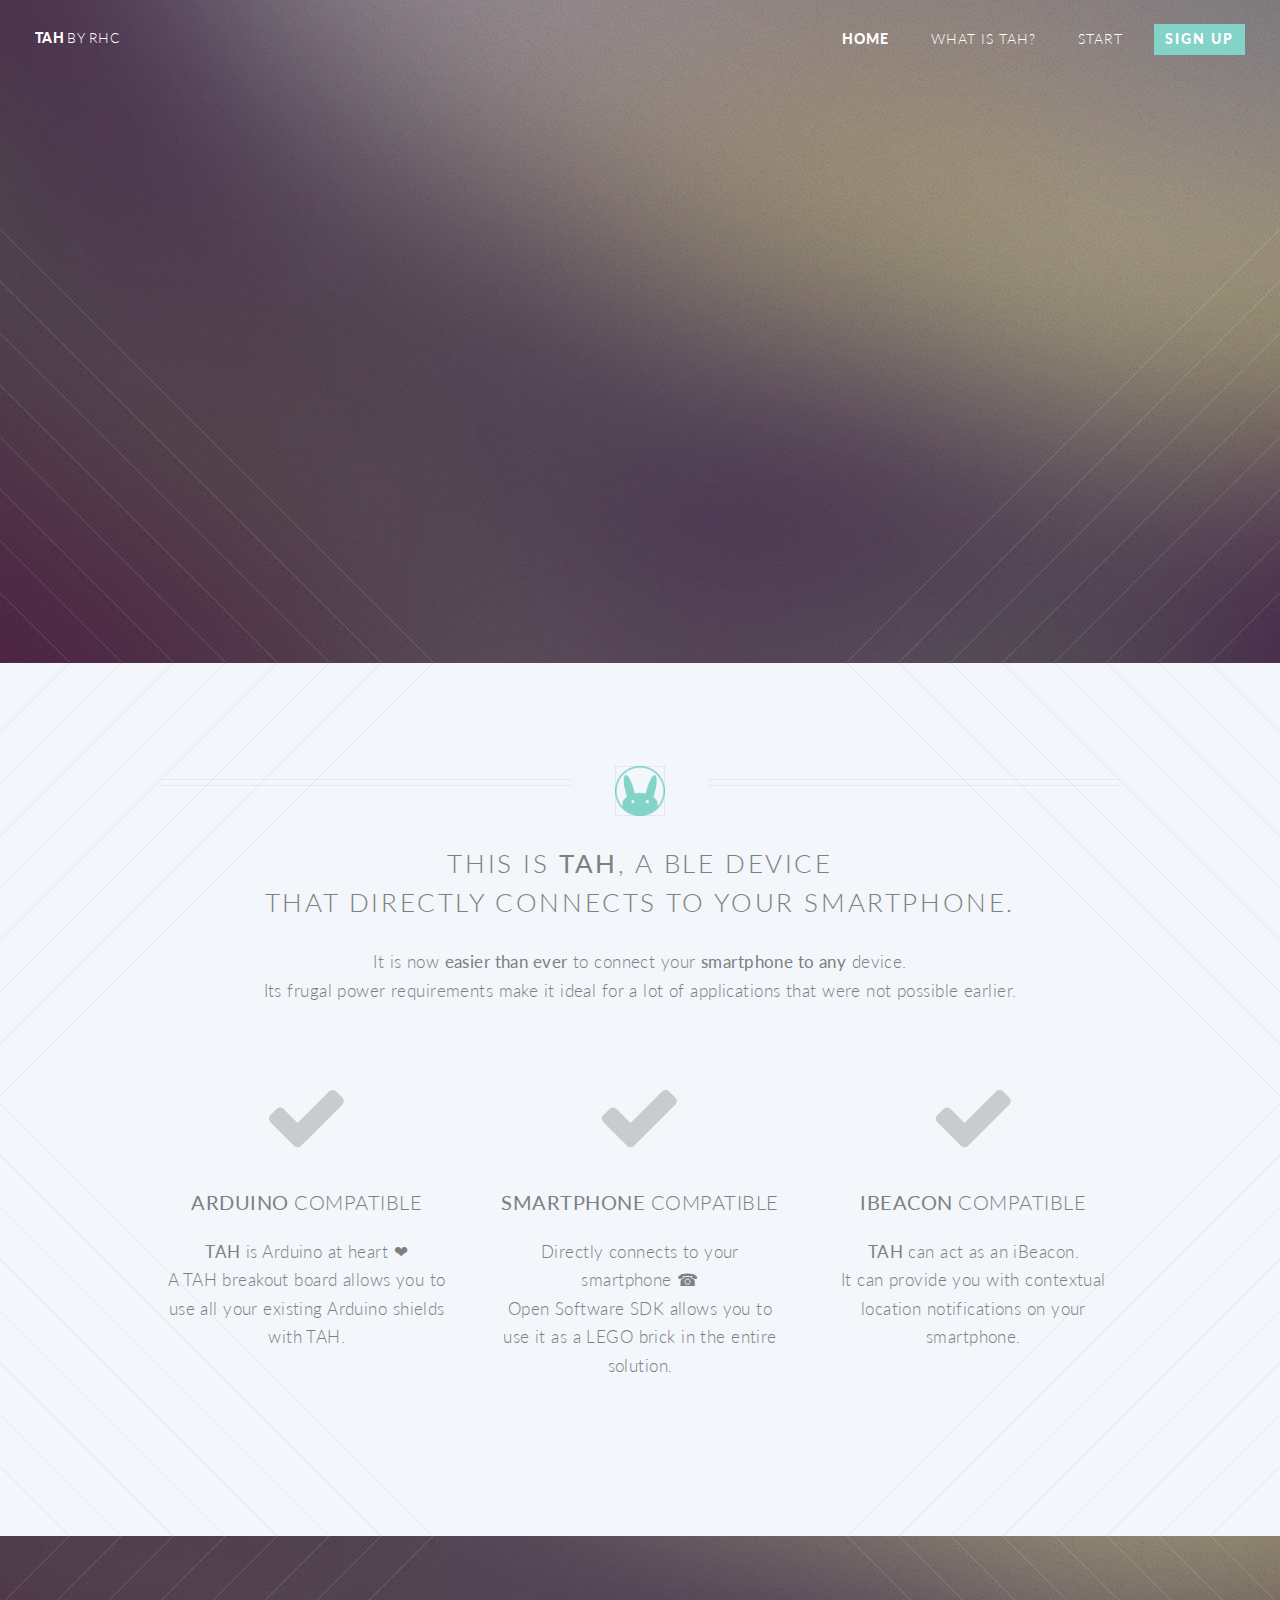
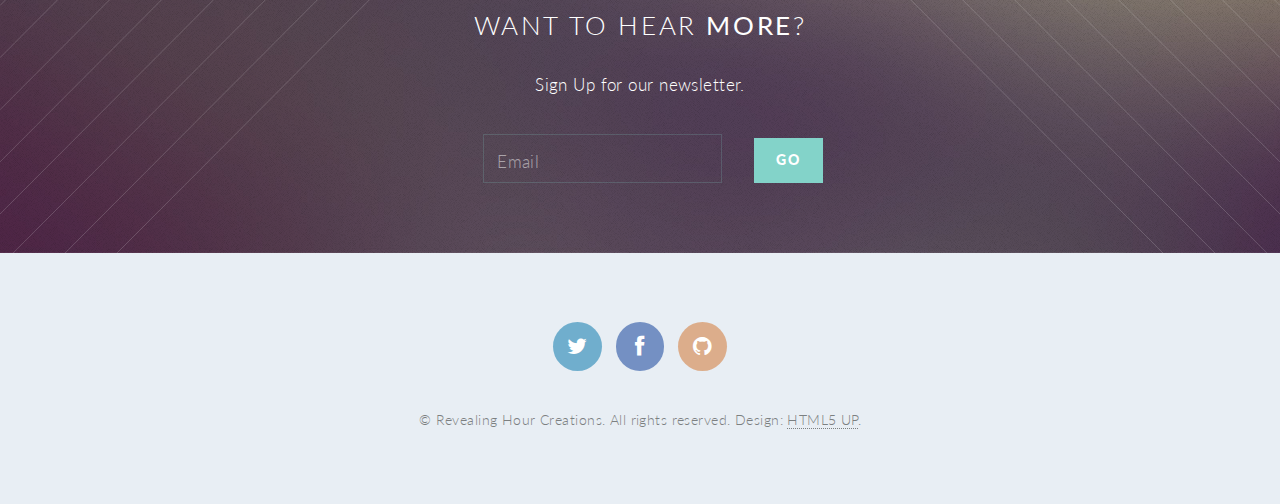
==== commit b6fc5913: "UI Changes" ====
--- a/index.html
+++ b/index.html
@@ -10,19 +10,24 @@
 	<meta http-equiv="content-type" content="text/html; charset=utf-8" />
 	<meta name="description" content="TAH is a open bluetooth low energy hardware platform" />
 	<meta name="keywords" content="tah, bluetooth, low energy, bluetooth low energy, hardware, open hardware, rhc, revealing hour creations" />
-	<!--[if lte IE 8]><script src="css/ie/html5shiv.js"></script><![endif]-->
-	<script src="js/jquery.min.js"></script>
-	<script src="js/jquery.dropotron.min.js"></script>
-	<script src="js/skel.min.js"></script>
-	<script src="js/skel-layers.min.js"></script>
-	<script src="js/init.js"></script>
-	<script src="js/mailchimp.js"></script>
+
 	<noscript>
 		<link rel="stylesheet" href="css/skel.css" />
 		<link rel="stylesheet" href="css/style.css" />
 		<link rel="stylesheet" href="css/style-noscript.css" />
 		<!-- <link href="//cdn-images.mailchimp.com/embedcode/classic-081711.css" rel="stylesheet" type="text/css"> -->
 	</noscript>
+	<link rel="stylesheet" href="css/magnific-popup.css" />
+
+	<!--[if lte IE 8]><script src="css/ie/html5shiv.js"></script><![endif]-->
+	<script src="js/jquery.min.js"></script>
+	<script src="js/jquery.magnific-popup.min.js"></script>
+	<script src="js/jquery.dropotron.min.js"></script>
+	<script src="js/skel.min.js"></script>
+	<script src="js/skel-layers.min.js"></script>
+	<script src="js/init.js"></script>
+	<script src="js/mailchimp.js"></script>	
+	<script src="js/popup.js"></script>
 	<!--[if lte IE 8]><link rel="stylesheet" href="css/ie/v8.css" /><![endif]-->
 	<!--[if lte IE 9]><link rel="stylesheet" href="css/ie/v9.css" /><![endif]-->
 	<script>
@@ -46,6 +51,7 @@
 			<ul>
 				<li class="current"><a href="index.html">Home</a></li>
 				<li><a href="#main">What is TAH?</a></li>
+				<li><a href="getting_started.html">Start</a></li>
 				<li><a href="#cta" class="button special">Sign Up</a></li>
 			</ul>
 		</nav>
@@ -54,137 +60,122 @@
 	<!-- Banner -->		
 	<section id="banner">
 		
-				<!--
-					".inner" is set up as an inline-block so it automatically expands
-					in both directions to fit whatever's inside it. This means it won't
-					automatically wrap lines, so be sure to use line breaks where
-					appropriate (<br />).
-				-->
-				<div class="inner">
+		<div class="inner inner_custom">
+			
+			<header>
+				<h2><img src="./images/tah.png" width="50px" id="tah_logo"/> TAH</h2>
+			</header>
+			<p>
+				<strong>Control</strong> <br/>
+				everything<br/>
+				<strong>around you</strong><br/>
+				with a<br/>
+				<strong>smartphone!</strong>
+			</p><br/>
+			
+			<span id="play_video">
+				<img src="images/videoPlayButton.png" height="40" class="video" href="https://www.youtube.com/watch?v=_u4E1G7WZiE"/><br/>
+			</span>
+
+			<footer>
+				<ul class="buttons vertical">
+					<li><a href="#main" class="button fit scrolly">Tell Me More</a></li>
+				</ul>
+			</footer>
+				
+		</div>
+			
+	</section>
+
+		<!-- Main -->
+		<article id="main">
+
+		<header class="special container">
+			<!-- <span class="icon fa-bar-chart-o"></span> -->
+			<span class="icon"><img src="./images/tah_new.png" width="50px"/></span>
+			<!-- <img src="/home/nm/projects/tah/parallax/images/tah.png" width="50px" /> -->
+			<h2>This is <strong>TAH</strong>, a BLE device<br />
+				that directly connects to your smartphone.</h2>
+			<p> It is now <strong>easier than ever</strong> to connect your  <strong>smartphone to any</strong> device.<br/>
+				Its frugal power requirements make it ideal for a lot of applications that were not possible earlier.<br/></p>
+		</header>
+
+		<!-- Two -->
+		<section class="wrapper style1 container special">
+			<div class="row">
+				<div class="4u">
 					
-					<header>
-						<h2><img src="./images/tah.png" width="50px"/> TAH</h2>
-					</header>
-					<p>
-						<strong>Control</strong> <br/>
-						everything<br/>
-						<strong>around you</strong><br/>
-						with a<br/>
-						<strong>smartphone!</strong>
-					</p>
-					<!-- <p>Connect a <br/> <strong>smartphone</strong><br />
-						to anything<br/>
-						around you!<br/>
-					</p> -->
-						<footer>
-							<ul class="buttons vertical">
-								<li><a href="#main" class="button fit scrolly">Tell Me More</a></li>
-							</ul>
-						</footer>
-						
-					</div>
+					<section>
+						<span class="icon feature fa-check"></span>
+						<header>
+							<h3><strong>Arduino</strong> Compatible</h3>
+						</header>
+						<p><strong>TAH</strong> is Arduino at heart ❤<br/>A TAH breakout board allows you to use all your existing Arduino shields with TAH.</p>
+					</section>
+
+				</div>
+				<div class="4u">
+
+					<section>
+						<span class="icon feature fa-check"></span>
+						<header>
+							<h3><strong>Smartphone</strong> Compatible</h3>
+						</header>
+						<p>Directly connects to your smartphone ☎<br/>
+							Open Software SDK allows you to use it as a LEGO brick in the entire solution.
+						</p>
+					</section>
+				</div>
+
+				<div class="4u">
 					
-				</section>
-				
-				<!-- Main -->
-				<article id="main">
+					<section>
+						<span class="icon feature fa-check"></span>
+						<header>
+							<h3><strong>iBeacon</strong> Compatible</h3>
+						</header>
+						<p><strong>TAH</strong> can act as an iBeacon.<br/>
+							It can provide you with contextual location notifications on your smartphone.</p>
+					</section>
 
-					<header class="special container">
-						<!-- <span class="icon fa-bar-chart-o"></span> -->
-						<span class="icon"><img src="./images/tah_new.png" width="50px"/></span>
-						<!-- <img src="/home/nm/projects/tah/parallax/images/tah.png" width="50px" /> -->
-						<h2>This is <strong>TAH</strong>, a BLE device<br />
-							that directly connects to your smartphone.</h2>
-							<p> It is now <strong>easier than ever</strong> to connect your  <strong>smartphone to any</strong> device.<br/>
-								Its frugal power requirements make it ideal for a lot of applications that were not possible earlier.<br/></p>
-							</header>
+				</div>
+			</div>
+		</section>
+	</article>
 
-							<!-- Two -->
-							<section class="wrapper style1 container special">
-								<div class="row">
-									<div class="4u">
-										
-										<section>
-											<span class="icon feature fa-check"></span>
-											<header>
-												<h3><strong>Arduino</strong> Compatible</h3>
-											</header>
-											<p><strong>TAH</strong> is Arduino at heart ❤<br/>A TAH breakout board allows you to use all your existing Arduino shields with TAH.</p>
-										</section>
-										
-									</div>
-									<div class="4u">
-										
-										<section>
-											<span class="icon feature fa-check"></span>
-											<header>
-												<h3><strong>Smartphone</strong> Compatible</h3>
-											</header>
-											<p>Directly connects to your smartphone ☎<br/>
-												Open Software SDK allows you to use it as a LEGO brick in the entire solution.
-											</p>
-										</section>
-										
-									</div>
-									<div class="4u">
-										
-										<section>
-											<span class="icon feature fa-check"></span>
-											<header>
-												<h3><strong>iBeacon</strong> Compatible</h3>
-											</header>
-											<p><strong>TAH</strong> can act as an iBeacon.<br/>
-												It can provide you with contextual location notifications on your smartphone.</p>
-											</section>
-											
-										</div>
-									</div>
-								</section>
+	<!-- CTA -->
+	<section id="cta">
+		<header>
+			<h2>Want to hear <strong>more</strong>?</h2>
+			<p>Sign Up for our newsletter.</p>
+		</header>
 
-							</article>
+		<footer>
+			<form action="http://revealinghour.us8.list-manage.com/subscribe/post?u=bca3a340d44da6d9f4123ed9d&amp;id=00bbb728bf" method="post" id="mc-embedded-subscribe-form" name="mc-embedded-subscribe-form" class="validate" target="_blank" novalidate>
+				<ul class="buttons">
+					<li>
+						<li><input type="email" value="" name="EMAIL" class="" id="mc-email" placeholder="Email" required=""></li>
+						<li><input type="submit" value="Go" name="subscribe" id="mc-embedded-subscribe" class="button special"></li>
+						<div id="mce-responses" class="clear">
+							<div class="response" id="mce-error-response" style="display:none"></div>
+							<div class="response" id="mce-success-response" style="display:none"></div>
+						</div>
+						<div style="position: absolute; left: -5000px;"><input type="text" name="b_bca3a340d44da6d9f4123ed9d_00bbb728bf" tabindex="-1" value="">
+						</div>
+					</li>
+				</ul>
+			</form>
+		</footer>
+	</section>
 
-							<!-- CTA -->
-							<section id="cta">
-								
-								<header>
-									<h2>Want to hear <strong>more</strong>?</h2>
-									<p>Sign Up for our newsletter.</p>
-								</header>
-								<footer>
+	<footer id="footer">
+		<ul class="icons">
+			<li><a href="http://twitter.com/tah_io" class="icon circle fa-twitter"><span class="label">Twitter</span></a></li>
+			<li><a href="https://www.facebook.com/pages/Tah/633568926721880" class="icon circle fa-facebook"><span class="label">Facebook</span></a></li>
+			<li><a href="http://github.com/revealinghourcreations" class="icon circle fa-github"><span class="label">Github</span></a></li>
+		</ul>
 
-									<form action="http://revealinghour.us8.list-manage.com/subscribe/post?u=bca3a340d44da6d9f4123ed9d&amp;id=00bbb728bf" method="post" id="mc-embedded-subscribe-form" name="mc-embedded-subscribe-form" class="validate" target="_blank" novalidate>
-										<ul class="buttons">
-											<li>
-												<li><input type="email" value="" name="EMAIL" class="" id="mc-email" placeholder="Email" required="">
-												</li>
-												<li><input type="submit" value="Go" name="subscribe" id="mc-embedded-subscribe" class="button special">
-												</li>
-												<div id="mce-responses" class="clear">
-													<div class="response" id="mce-error-response" style="display:none"></div>
-													<div class="response" id="mce-success-response" style="display:none"></div>
-												</div>    <!-- real people should not fill this in and expect good things - do not remove this or risk form bot signups-->
-												<div style="position: absolute; left: -5000px;"><input type="text" name="b_bca3a340d44da6d9f4123ed9d_00bbb728bf" tabindex="-1" value=""></div>
-												
-											</form>
-										</li>
-									</ul>
-									<!-- Begin MailChimp Signup Form -->
-
-								</footer>
-								
-							</section>
-
-							<!-- Footer -->
-							<footer id="footer">
-								
-								<ul class="icons">
-									<li><a href="http://twitter.com/tah_io" class="icon circle fa-twitter"><span class="label">Twitter</span></a></li>
-									<li><a href="https://www.facebook.com/pages/Tah/633568926721880" class="icon circle fa-facebook"><span class="label">Facebook</span></a></li>
-									<li><a href="http://github.com/revealinghourcreations" class="icon circle fa-github"><span class="label">Github</span></a></li>
-								</ul>
-								
-								<span class="copyright">&copy; Revealing Hour Creations. All rights reserved. Design: <a href="http://html5up.net">HTML5 UP</a>.</span>
-								
-							</footer>
-						</body>
-						</html>
+		<span class="copyright">&copy; Revealing Hour Creations. All rights reserved. Design: <a href="http://html5up.net">HTML5 UP</a>.</span>
+	</footer>
+</body>
+</html>
--- a/css/style.css
+++ b/css/style.css
@@ -12,6 +12,18 @@
 
 	body, #skel-layers-wrapper {
 		background: #f3f6fa;
+	}
+
+	#play_video strong {
+		font-size: 70%;
+	}
+
+	#tah_logo {
+		margin-bottom: -4%;
+	}
+
+	.inner_custom {
+		padding: 1em 3em 1em 3em !important;
 	}
 
 	body.loading * {
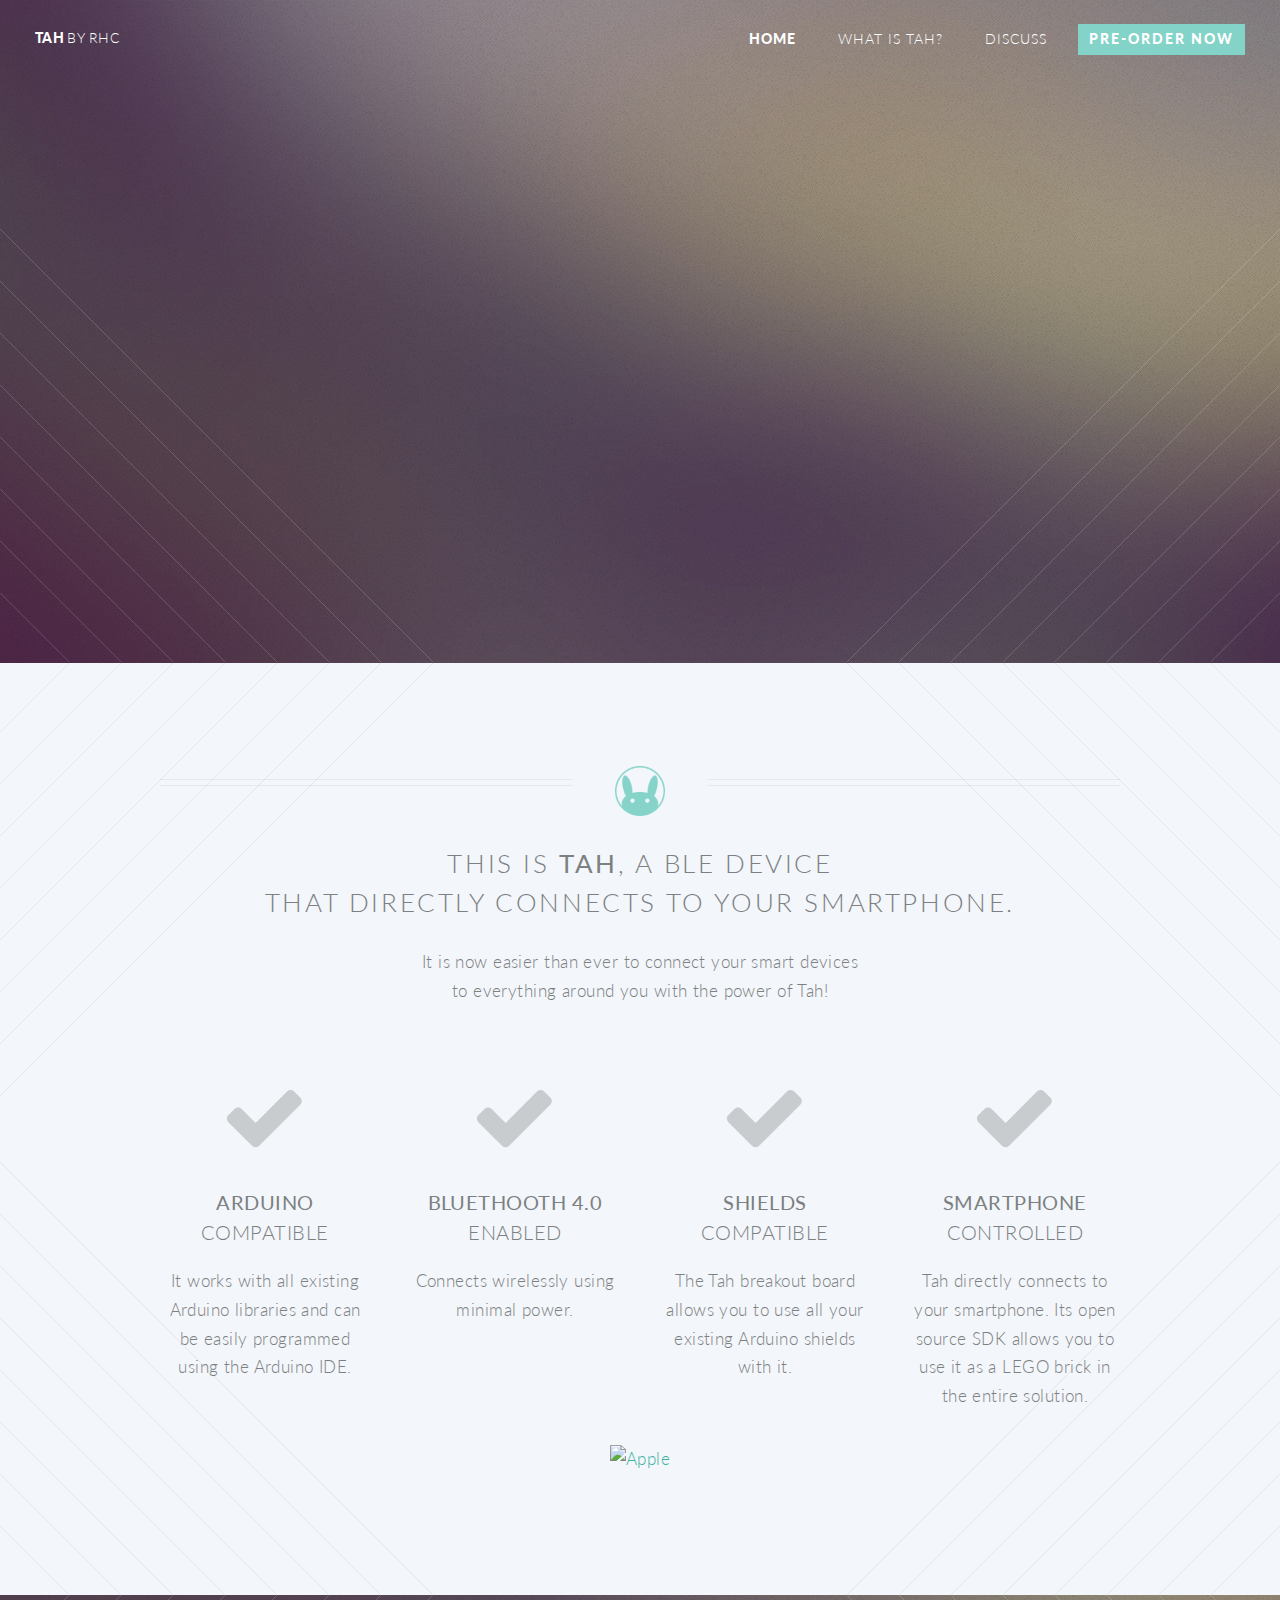
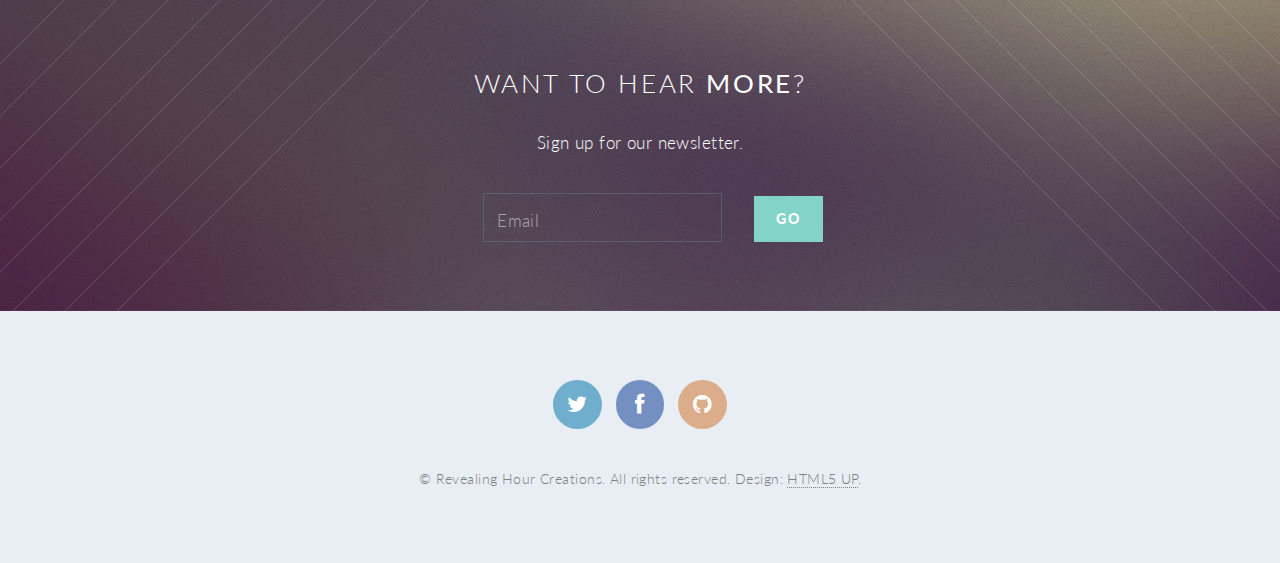
==== commit 710d7828: "Launch Touches" ====
--- a/index.html
+++ b/index.html
@@ -6,7 +6,7 @@
 -->
 <html>
 <head>
-	<title>TAH by RHC</title>
+	<title>Tah by RHC</title>
 	<meta http-equiv="content-type" content="text/html; charset=utf-8" />
 	<meta name="description" content="TAH is a open bluetooth low energy hardware platform" />
 	<meta name="keywords" content="tah, bluetooth, low energy, bluetooth low energy, hardware, open hardware, rhc, revealing hour creations" />
@@ -30,29 +30,19 @@
 	<script src="js/popup.js"></script>
 	<!--[if lte IE 8]><link rel="stylesheet" href="css/ie/v8.css" /><![endif]-->
 	<!--[if lte IE 9]><link rel="stylesheet" href="css/ie/v9.css" /><![endif]-->
-	<script>
-		(function(i,s,o,g,r,a,m){i['GoogleAnalyticsObject']=r;i[r]=i[r]||function(){
-			(i[r].q=i[r].q||[]).push(arguments)},i[r].l=1*new Date();a=s.createElement(o),
-			m=s.getElementsByTagName(o)[0];a.async=1;a.src=g;m.parentNode.insertBefore(a,m)
-		})(window,document,'script','//www.google-analytics.com/analytics.js','ga');
-
-		ga('create', 'UA-36872186-2', 'auto');
-		ga('require', 'displayfeatures');
-		ga('send', 'pageview');
-
-	</script>
+	
 </head>
 <body class="index loading">
 	
 	<!-- Header -->
 	<header id="header" class="alt">
-		<h1 id="logo"><a href="index.html">TAH <span>by RHC</span></a></h1>
+		<h1 id="logo"><a href="index.html">Tah <span>by RHC</span></a></h1>
 		<nav id="nav">
 			<ul>
 				<li class="current"><a href="index.html">Home</a></li>
-				<li><a href="#main">What is TAH?</a></li>
-				<li><a href="getting_started.html">Start</a></li>
-				<li><a href="#cta" class="button special">Sign Up</a></li>
+				<li><a href="#main">What is Tah?</a></li>
+				<li><a href="http://discuss.tah.io">Discuss</a></li>
+				<li><a href="https://www.crowdsupply.com/revealing-hour-creations/tah" class="button special">Pre-order now</a></li>
 			</ul>
 		</nav>
 	</header>
@@ -63,7 +53,7 @@
 		<div class="inner inner_custom">
 			
 			<header>
-				<h2><img src="./images/tah.png" width="50px" id="tah_logo"/> TAH</h2>
+				<h2><img src="./images/tah.png" width="50px" id="tah_logo"/> Tah</h2>
 			</header>
 			<p>
 				<strong>Control</strong> <br/>
@@ -74,7 +64,7 @@
 			</p><br/>
 			
 			<span id="play_video">
-				<img src="images/videoPlayButton.png" height="40" class="video" href="https://www.youtube.com/watch?v=_u4E1G7WZiE"/><br/>
+				<img src="images/videoPlayButton.png" height="40" class="video" href="http://vimeo.com/84608589"/><br/>
 			</span>
 
 			<footer>
@@ -96,50 +86,55 @@
 			<!-- <img src="/home/nm/projects/tah/parallax/images/tah.png" width="50px" /> -->
 			<h2>This is <strong>TAH</strong>, a BLE device<br />
 				that directly connects to your smartphone.</h2>
-			<p> It is now <strong>easier than ever</strong> to connect your  <strong>smartphone to any</strong> device.<br/>
-				Its frugal power requirements make it ideal for a lot of applications that were not possible earlier.<br/></p>
+			<p> It is now easier than ever to connect your  smart devices<br/>
+				to everything around you with the power of Tah!<br/></p>
 		</header>
 
 		<!-- Two -->
 		<section class="wrapper style1 container special">
 			<div class="row">
-				<div class="4u">
-					
+
+				<div class="3u">					
 					<section>
 						<span class="icon feature fa-check"></span>
 						<header>
-							<h3><strong>Arduino</strong> Compatible</h3>
+							<h3><strong>Arduino</strong><br/> Compatible</h3>
 						</header>
-						<p><strong>TAH</strong> is Arduino at heart ❤<br/>A TAH breakout board allows you to use all your existing Arduino shields with TAH.</p>
+						<p>It works with all existing Arduino libraries and can be easily programmed using the Arduino IDE.</p>
 					</section>
+				</div>
 
-				</div>
-				<div class="4u">
-
+				<div class="3u">					
 					<section>
 						<span class="icon feature fa-check"></span>
 						<header>
-							<h3><strong>Smartphone</strong> Compatible</h3>
+							<h3><strong>Bluethooth 4.0</strong> Enabled</h3>
 						</header>
-						<p>Directly connects to your smartphone ☎<br/>
-							Open Software SDK allows you to use it as a LEGO brick in the entire solution.
-						</p>
+						<p>Connects wirelessly using minimal power.</p>
 					</section>
 				</div>
 
-				<div class="4u">
-					
+				<div class="3u">					
 					<section>
 						<span class="icon feature fa-check"></span>
 						<header>
-							<h3><strong>iBeacon</strong> Compatible</h3>
+							<h3><strong>SHIELDS</strong><br/>Compatible</h3>
 						</header>
-						<p><strong>TAH</strong> can act as an iBeacon.<br/>
-							It can provide you with contextual location notifications on your smartphone.</p>
+						<p>The Tah breakout board allows you to use all your existing Arduino shields with it.</p>
 					</section>
+				</div>
 
+				<div class="3u">
+					<section>
+						<span class="icon feature fa-check"></span>
+						<header>
+							<h3><strong>Smartphone</strong> Controlled</h3>
+						</header>
+						<p>Tah directly connects to your smartphone. Its open source SDK allows you to use it as a LEGO brick in the entire solution.</p>
+					</section>
 				</div>
 			</div>
+			<center><a href="#" target="_blank" style="border-bottom:none;"><img src="./images/AppleBadge.svg" width="172" height="60" alt="Apple" style="max-width:100%;"></a></center>
 		</section>
 	</article>
 
@@ -147,7 +142,7 @@
 	<section id="cta">
 		<header>
 			<h2>Want to hear <strong>more</strong>?</h2>
-			<p>Sign Up for our newsletter.</p>
+			<p>Sign up for our newsletter.</p>
 		</header>
 
 		<footer>
@@ -172,7 +167,7 @@
 		<ul class="icons">
 			<li><a href="http://twitter.com/tah_io" class="icon circle fa-twitter"><span class="label">Twitter</span></a></li>
 			<li><a href="https://www.facebook.com/pages/Tah/633568926721880" class="icon circle fa-facebook"><span class="label">Facebook</span></a></li>
-			<li><a href="http://github.com/revealinghourcreations" class="icon circle fa-github"><span class="label">Github</span></a></li>
+			<li><a href="http://github.com/tah-io" class="icon circle fa-github"><span class="label">Github</span></a></li>
 		</ul>
 
 		<span class="copyright">&copy; Revealing Hour Creations. All rights reserved. Design: <a href="http://html5up.net">HTML5 UP</a>.</span>
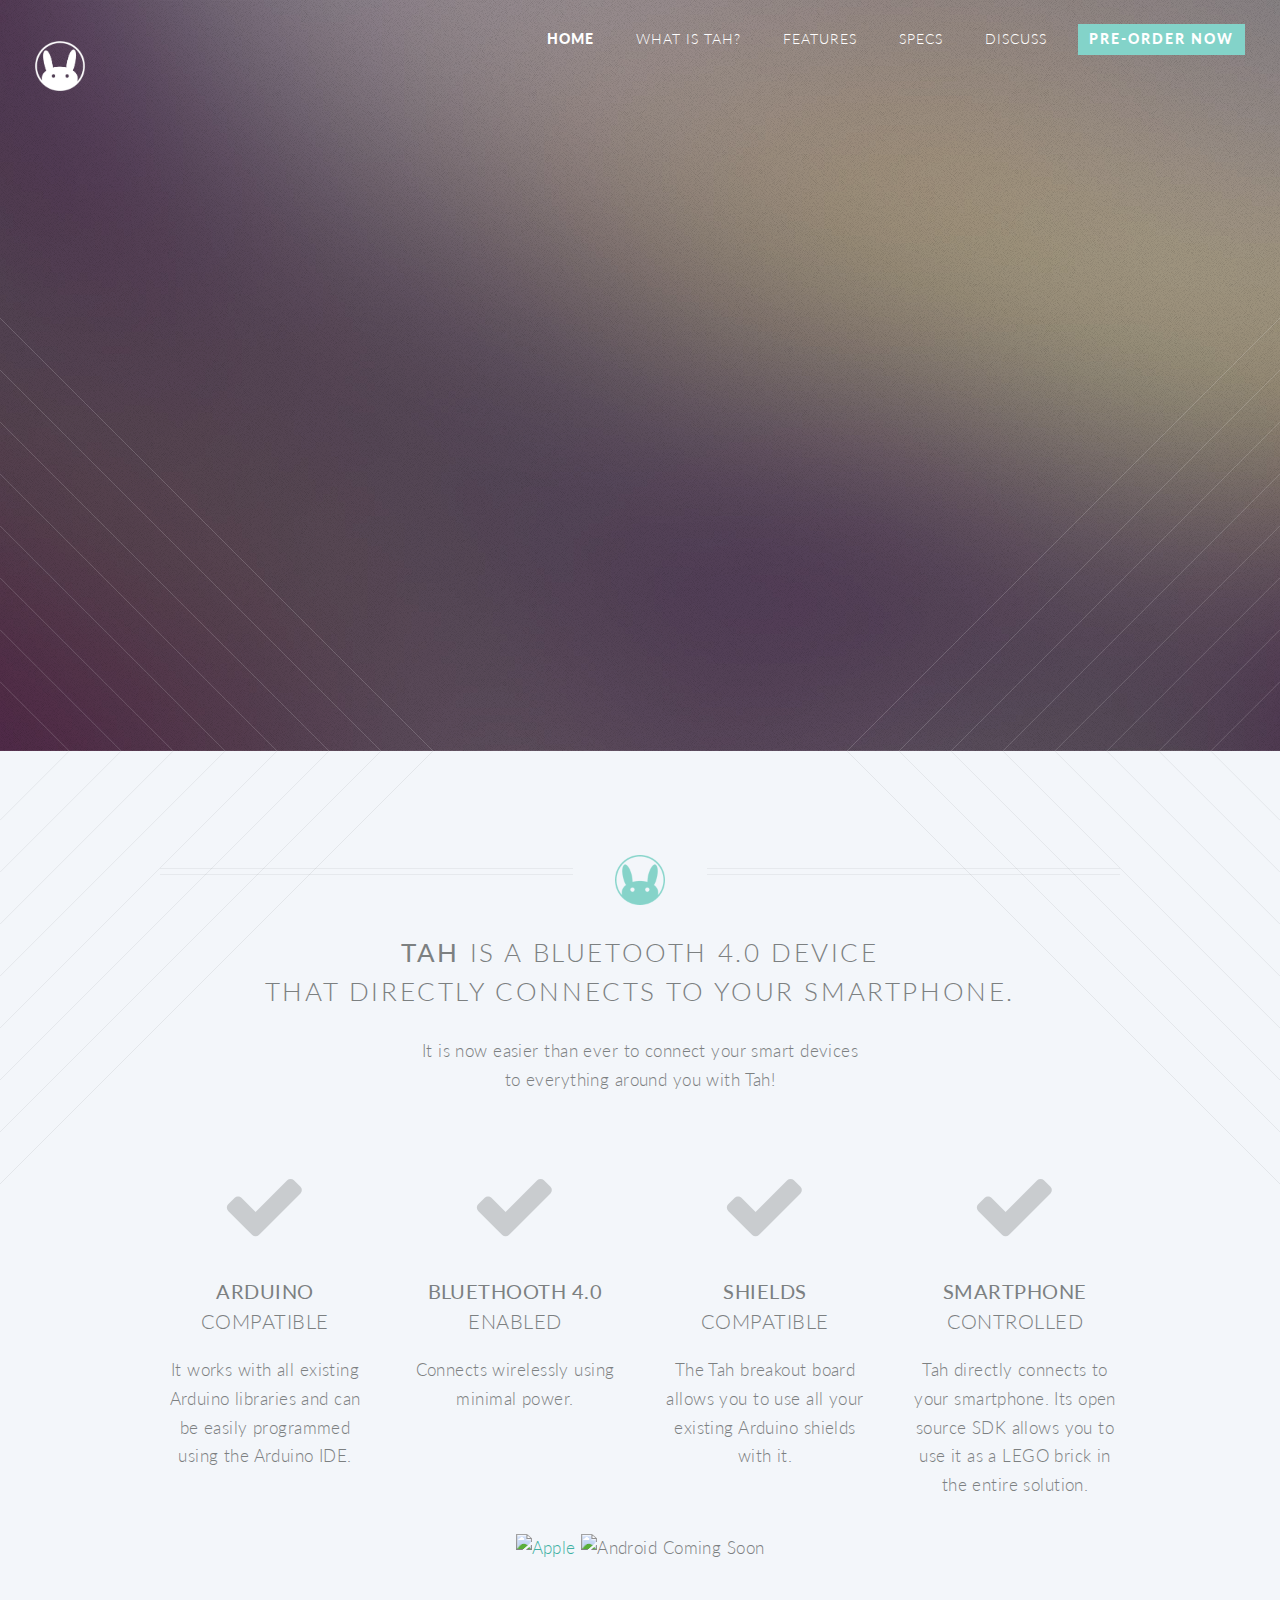
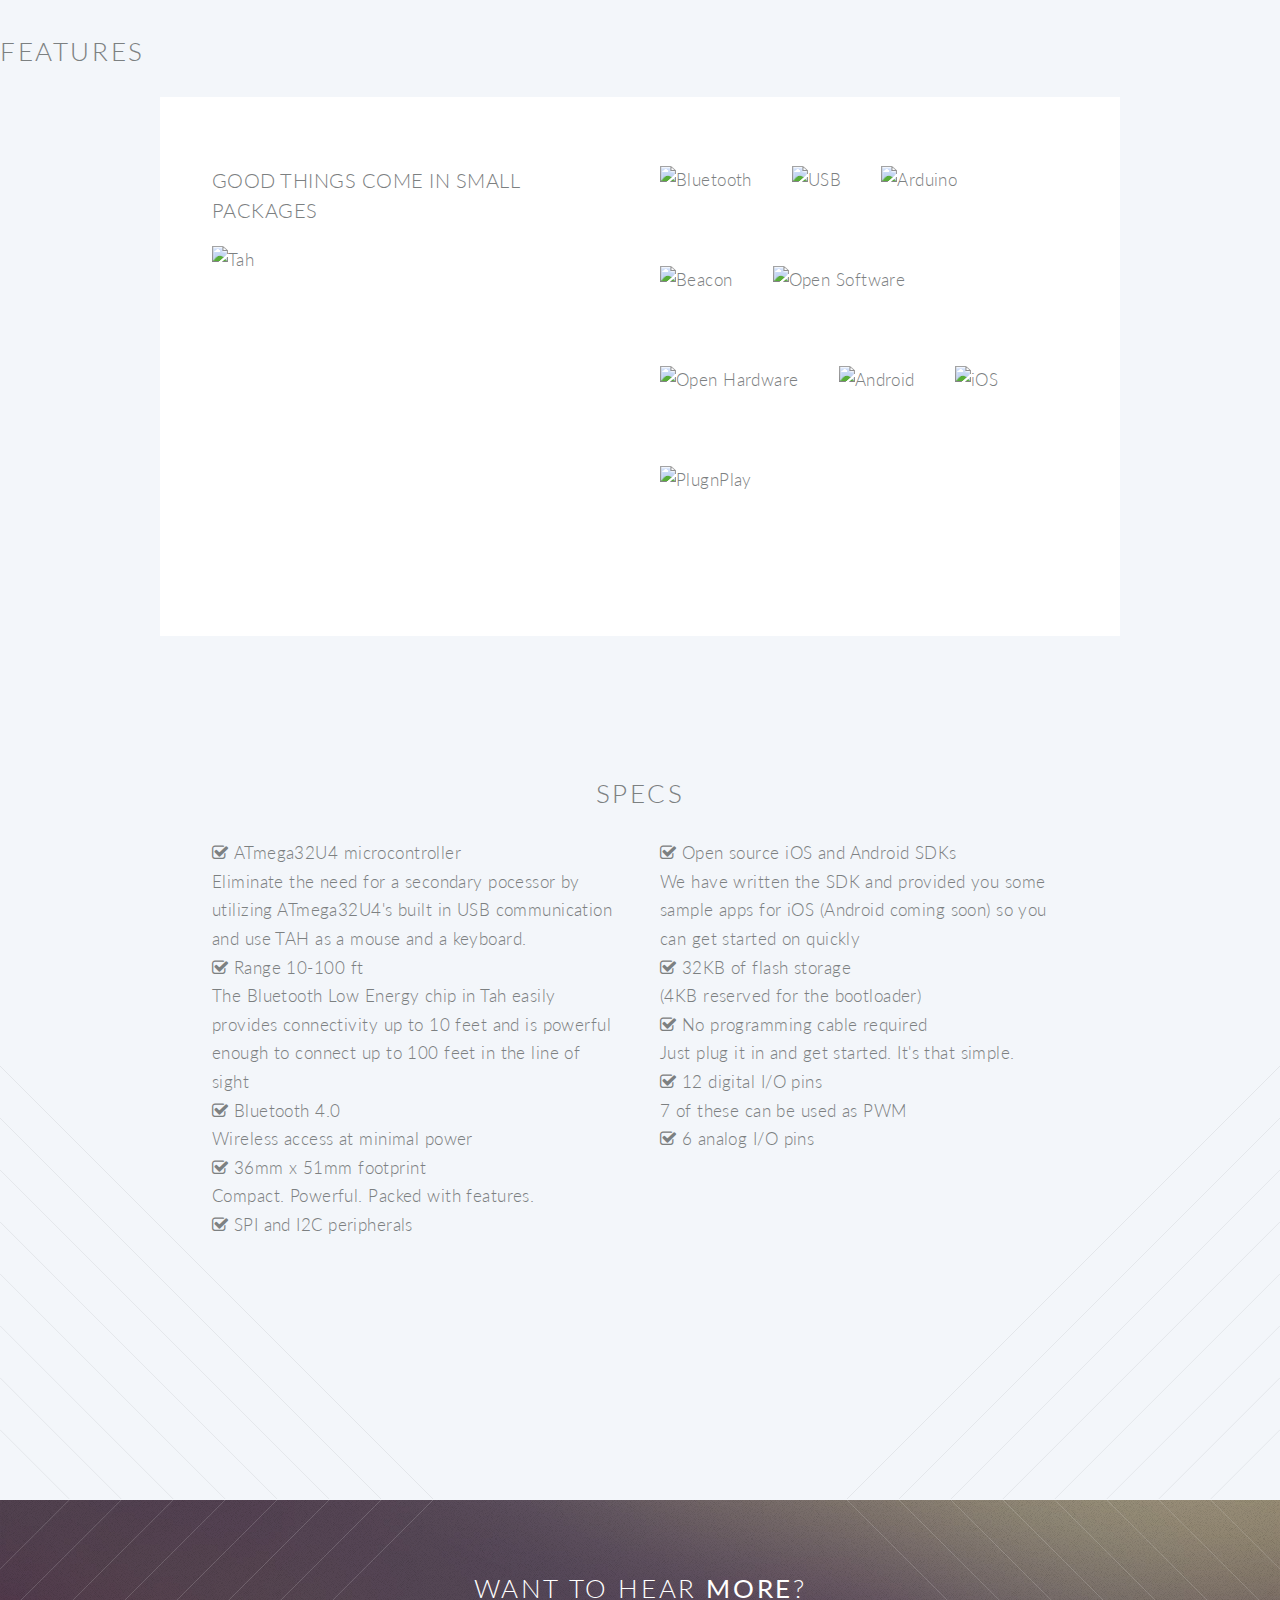
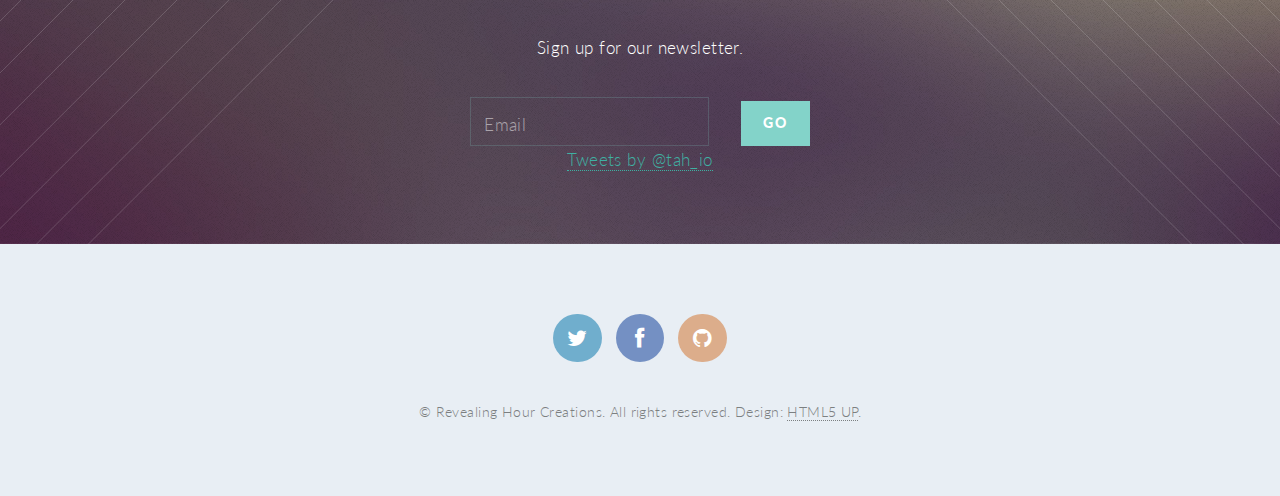
==== commit ddcde559: "PlugNPlay link fixed" ====
--- a/index.html
+++ b/index.html
@@ -36,65 +36,50 @@
 	
 	<!-- Header -->
 	<header id="header" class="alt">
-		<h1 id="logo"><a href="index.html">Tah <span>by RHC</span></a></h1>
+		<h1 id="logo"><a href="index.html"><img src="./images/tah.png" width="50px" id="tah_logo"/><br/></a></h1>
 		<nav id="nav">
 			<ul>
 				<li class="current"><a href="index.html">Home</a></li>
 				<li><a href="#main">What is Tah?</a></li>
-				<li><a href="http://discuss.tah.io">Discuss</a></li>
-				<li><a href="https://www.crowdsupply.com/revealing-hour-creations/tah" class="button special">Pre-order now</a></li>
+				<li><a href="#tah_features">Features</a></li>
+				<li><a href="#specs">Specs</a></li>
+				<li><a href="http://discuss.tah.io" target="_blank">Discuss</a></li>
+				<li><a href="https://www.crowdsupply.com/revealing-hour/tah-open-ble-arduino-board" target="_blank" class="button special">Pre-order now</a></li>
 			</ul>
 		</nav>
 	</header>
 
-	<!-- Banner -->		
+	<!-- Banner -->
 	<section id="banner">
 		
-		<div class="inner inner_custom">
+		<div class="inner inner_custom landing_custom">
 			
-			<header>
-				<h2><img src="./images/tah.png" width="50px" id="tah_logo"/> Tah</h2>
-			</header>
-			<p>
-				<strong>Control</strong> <br/>
-				everything<br/>
-				<strong>around you</strong><br/>
-				with a<br/>
-				<strong>smartphone!</strong>
-			</p><br/>
+			<p>Control anything from your smartphone!</p><br/>
 			
-			<span id="play_video">
-				<img src="images/videoPlayButton.png" height="40" class="video" href="http://vimeo.com/84608589"/><br/>
-			</span>
-
-			<footer>
-				<ul class="buttons vertical">
-					<li><a href="#main" class="button fit scrolly">Tell Me More</a></li>
-				</ul>
-			</footer>
-				
+			<iframe src="//player.vimeo.com/video/106000920" width="770" height="443" webkitallowfullscreen mozallowfullscreen allowfullscreen ></iframe>
+
 		</div>
 			
 	</section>
 
-		<!-- Main -->
-		<article id="main">
+	<!-- Main -->
+	<article id="main">
 
 		<header class="special container">
 			<!-- <span class="icon fa-bar-chart-o"></span> -->
 			<span class="icon"><img src="./images/tah_new.png" width="50px"/></span>
 			<!-- <img src="/home/nm/projects/tah/parallax/images/tah.png" width="50px" /> -->
-			<h2>This is <strong>TAH</strong>, a BLE device<br />
+			<h2><strong>TAH</strong> is a Bluetooth 4.0 device<br />
 				that directly connects to your smartphone.</h2>
 			<p> It is now easier than ever to connect your  smart devices<br/>
-				to everything around you with the power of Tah!<br/></p>
+				to everything around you with Tah!<br/></p>
 		</header>
 
 		<!-- Two -->
 		<section class="wrapper style1 container special">
 			<div class="row">
 
-				<div class="3u">					
+				<div class="3u">
 					<section>
 						<span class="icon feature fa-check"></span>
 						<header>
@@ -104,7 +89,7 @@
 					</section>
 				</div>
 
-				<div class="3u">					
+				<div class="3u">
 					<section>
 						<span class="icon feature fa-check"></span>
 						<header>
@@ -114,7 +99,7 @@
 					</section>
 				</div>
 
-				<div class="3u">					
+				<div class="3u">
 					<section>
 						<span class="icon feature fa-check"></span>
 						<header>
@@ -134,8 +119,130 @@
 					</section>
 				</div>
 			</div>
-			<center><a href="#" target="_blank" style="border-bottom:none;"><img src="./images/AppleBadge.svg" width="172" height="60" alt="Apple" style="max-width:100%;"></a></center>
+			<center>
+				<a href="https://itunes.apple.com/us/app/tah/id909883039?ls=1&mt=8" target="_blank" style="border-bottom:none;"><img src="./images/AppleBadge.svg" width="172" height="60" alt="Apple" style="max-width:100%;"></a>
+				<img src="./images/AndroidComingSoonBadge.jpg" width="172" height="60" alt="Android Coming Soon" style="max-width:100%;margin-bottom:0.15em 0px;">
+			</center>
 		</section>
+
+		<section id="tah_features">
+			<h2>Features</h2>
+			<div class="wrapper style3 container special">
+				<div class="row">
+					<div class="6u">
+						<h3 style="color:#7c8081">Good things come in small packages</h3>
+						<img src="./images/Tah_coin.png" width="500" alt="Tah" style="width:70%">
+					</div>
+					<div class="6u skel-cell-important">
+						<div class="row feature_icons">
+								<img src="./images/Bluetooth.png" height="100px" alt="Bluetooth" style="max-width:100%;">
+								<img src="./images/USB.png" height="100px" alt="USB" style="max-width:100%;">
+								<img src="./images/Arduino.png" height="100px" alt="Arduino" style="max-width:100%;">
+								<img src="./images/Beacon.png" height="100px" alt="Beacon" style="max-width:100%;">
+								<img src="./images/OpenSW.png" height="100px" alt="Open Software" style="max-width:100%;">
+								<img src="./images/OpenHW.png" height="100px" alt="Open Hardware" style="max-width:100%;">
+								<img src="./images/Android.png" height="100px" alt="Android" style="max-width:100%;">
+								<img src="./images/iOS.png" height="100px" alt="iOS" style="max-width:100%;">
+								<img src="./images/PlugNPlay.png" height="100px" alt="PlugnPlay" style="max-width:100%;">
+						</div>
+					</div>
+				</div>
+			</div>
+		</section>
+
+		<section id="specs">
+			<div class="wrapper container">
+				<h2 style="text-align:center;">Specs</h2>
+				<div class="row specs_row">
+					<div class="6u">
+						<div class="single_spec">
+							<span class="icon fa-check-square-o bullet_features"></span>
+							<span>ATmega32U4 microcontroller</span>
+							<div class="spec_details">
+								Eliminate the need for a secondary pocessor by utilizing ATmega32U4's built in USB communication and use TAH as a mouse and a keyboard.
+							</div>
+						</div>
+
+						<div class="single_spec">
+							<span class="icon fa-check-square-o bullet_features"></span>
+							<span>Range 10-100 ft</span>
+							<div class="spec_details">
+								The Bluetooth Low Energy chip in Tah easily provides connectivity up to 10 feet and is powerful enough to connect up to 100 feet in the line of sight
+							</div>
+						</div>
+
+						<div class="single_spec">
+							<span class="icon fa-check-square-o bullet_features"></span>
+							<span>Bluetooth 4.0</span>
+							<div class="spec_details">
+								Wireless access at minimal power
+							</div>
+						</div>
+
+						<div class="single_spec">
+							<span class="icon fa-check-square-o bullet_features"></span>
+							<span>36mm x 51mm footprint</span>
+							<div class="spec_details">
+								Compact. Powerful. Packed with features.
+							</div>
+						</div>
+						
+						<div class="single_spec">
+							<span class="icon fa-check-square-o bullet_features"></span>
+							<span>SPI and I2C peripherals</span>
+							<div class="spec_details">
+								
+							</div>
+						</div>
+						
+					</div>
+
+					<div class="6u">
+
+						<div class="single_spec">
+							<span class="icon fa-check-square-o bullet_features"></span>
+							<span>Open source iOS and Android SDKs</span>
+							<div class="spec_details">
+								We have written the SDK and provided you some sample apps for iOS (Android coming soon) so you can get started on quickly
+							</div>
+						</div>
+
+						<div class="single_spec">
+							<span class="icon fa-check-square-o bullet_features"></span>
+							<span>32KB of flash storage</span>
+							<div class="spec_details">
+								(4KB reserved for the bootloader)
+							</div>
+						</div>
+
+						<div class="single_spec">
+							<span class="icon fa-check-square-o bullet_features"></span>
+							<span>No programming cable required</span>
+							<div class="spec_details">
+								Just plug it in and get started. It's that simple.
+							</div>
+						</div>
+
+						<div class="single_spec">
+							<span class="icon fa-check-square-o bullet_features"></span>
+							<span>12 digital I/O pins</span>
+							<div class="spec_details">
+								7 of these can be used as PWM
+							</div>
+						</div>
+
+						<div class="single_spec">
+							<span class="icon fa-check-square-o bullet_features"></span>
+							<span>6 analog I/O pins</span>
+							<div class="spec_details">
+								
+							</div>
+						</div>
+					</div>
+				</div>
+			</div>
+		</section>
+
 	</article>
 
 	<!-- CTA -->
@@ -148,19 +255,24 @@
 		<footer>
 			<form action="http://revealinghour.us8.list-manage.com/subscribe/post?u=bca3a340d44da6d9f4123ed9d&amp;id=00bbb728bf" method="post" id="mc-embedded-subscribe-form" name="mc-embedded-subscribe-form" class="validate" target="_blank" novalidate>
 				<ul class="buttons">
-					<li>
 						<li><input type="email" value="" name="EMAIL" class="" id="mc-email" placeholder="Email" required=""></li>
-						<li><input type="submit" value="Go" name="subscribe" id="mc-embedded-subscribe" class="button special"></li>
+						<li><input type="submit" value="Go" name="subscribe" id="mc-embedded-subscribe" class="button special goo" style="display:block"></li>
 						<div id="mce-responses" class="clear">
 							<div class="response" id="mce-error-response" style="display:none"></div>
 							<div class="response" id="mce-success-response" style="display:none"></div>
 						</div>
 						<div style="position: absolute; left: -5000px;"><input type="text" name="b_bca3a340d44da6d9f4123ed9d_00bbb728bf" tabindex="-1" value="">
 						</div>
-					</li>
 				</ul>
 			</form>
 		</footer>
+
+		<div class="twitter_feed">
+			<center>
+				<a class="twitter-timeline" href="https://twitter.com/tah_io" width="520" data-widget-id="512144523997085696">Tweets by @tah_io</a>
+				<script>!function(d,s,id){var js,fjs=d.getElementsByTagName(s)[0],p=/^http:/.test(d.location)?'http':'https';if(!d.getElementById(id)){js=d.createElement(s);js.id=id;js.src=p+"://platform.twitter.com/widgets.js";fjs.parentNode.insertBefore(js,fjs);}}(document,"script","twitter-wjs");</script>
+			</center>
+		</div>
 	</section>
 
 	<footer id="footer">
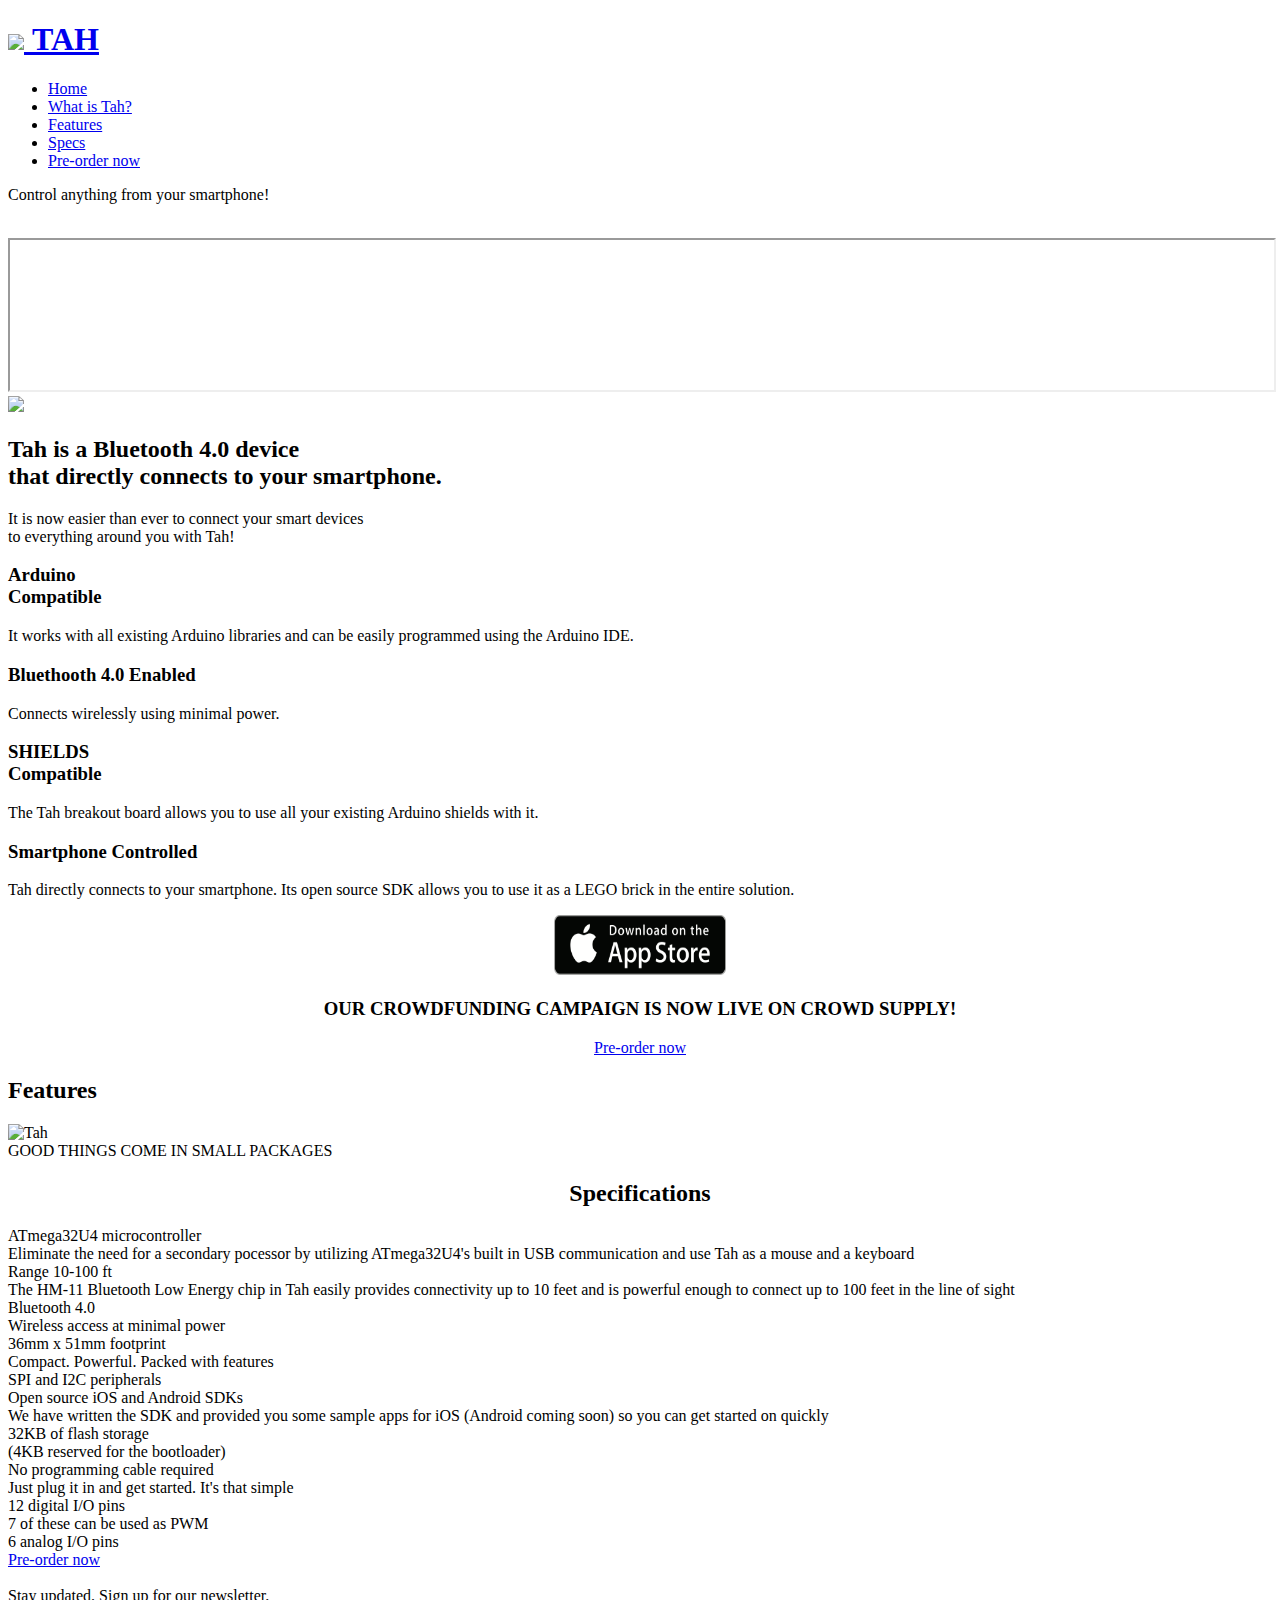
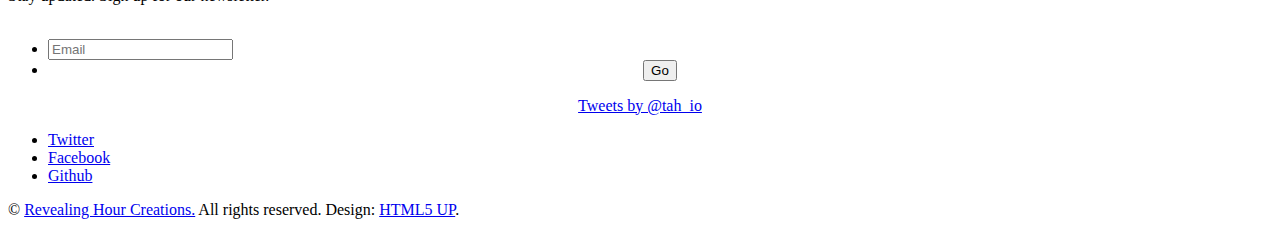
==== commit 219ae8c8: "re targetting update" ====
--- a/index.html
+++ b/index.html
@@ -8,58 +8,46 @@
 <head>
 	<title>Tah by RHC</title>
 	<meta http-equiv="content-type" content="text/html; charset=utf-8" />
-	<meta name="description" content="TAH is a open bluetooth low energy hardware platform" />
+	<meta name="description" content="Tah is a open bluetooth low energy hardware platform" />
 	<meta name="keywords" content="tah, bluetooth, low energy, bluetooth low energy, hardware, open hardware, rhc, revealing hour creations" />
-
-	<noscript>
-		<link rel="stylesheet" href="css/skel.css" />
-		<link rel="stylesheet" href="css/style.css" />
-		<link rel="stylesheet" href="css/style-noscript.css" />
-		<!-- <link href="//cdn-images.mailchimp.com/embedcode/classic-081711.css" rel="stylesheet" type="text/css"> -->
-	</noscript>
-	<link rel="stylesheet" href="css/magnific-popup.css" />
-
+	<link rel="shortcut icon" href="/favicon.ico" />
+
+  <noscript>
+    <link rel="stylesheet" href="css/skel.min.css" />
+    <link rel="stylesheet" href="css/style.min.css" />
+    <link rel="stylesheet" href="css/style-noscript.min.css" />
+    <!-- <link href="//cdn-images.mailchimp.com/embedcode/classic-081711.css" rel="stylesheet" type="text/css"> -->
+  </noscript>
+
+  <script src="js/application.js"></script>
 	<!--[if lte IE 8]><script src="css/ie/html5shiv.js"></script><![endif]-->
-	<script src="js/jquery.min.js"></script>
-	<script src="js/jquery.magnific-popup.min.js"></script>
-	<script src="js/jquery.dropotron.min.js"></script>
-	<script src="js/skel.min.js"></script>
-	<script src="js/skel-layers.min.js"></script>
-	<script src="js/init.js"></script>
-	<script src="js/mailchimp.js"></script>	
-	<script src="js/popup.js"></script>
 	<!--[if lte IE 8]><link rel="stylesheet" href="css/ie/v8.css" /><![endif]-->
-	<!--[if lte IE 9]><link rel="stylesheet" href="css/ie/v9.css" /><![endif]-->
-	
+	<!--[if lte IE 9]><link rel="stylesheet" href="css/ie/v9.css" /><![endif]-->	
 </head>
 <body class="index loading">
 	
 	<!-- Header -->
 	<header id="header" class="alt">
-		<h1 id="logo"><a href="index.html"><img src="./images/tah.png" width="50px" id="tah_logo"/><br/></a></h1>
+		<h1 id="logo"><a href="banner"><img src="./images/tah_new.jpg" width="30px" class="tah_logo_text"/><span class="tah_logo_text"> <strong>TAH</strong></span></a></h1>
 		<nav id="nav">
 			<ul>
-				<li class="current"><a href="index.html">Home</a></li>
-				<li><a href="#main">What is Tah?</a></li>
-				<li><a href="#tah_features">Features</a></li>
-				<li><a href="#specs">Specs</a></li>
-				<li><a href="http://discuss.tah.io" target="_blank">Discuss</a></li>
-				<li><a href="https://www.crowdsupply.com/revealing-hour/tah-open-ble-arduino-board" target="_blank" class="button special">Pre-order now</a></li>
+				<li class="current" id="menu_banner"><a href="index.html">Home</a></li>
+				<li id="menu_what_is_tah"><a href="#main">What is Tah?</a></li>
+				<li id="menu_tah_features"><a href="#tah_features">Features</a></li>
+				<li id="menu_specs"><a href="#specs">Specs</a></li>
+				<li><a href="https://www.crowdsupply.com/revealing-hour/tah-open-ble-arduino-board" target="_blank" class="button special pre-order-bg">Pre-order now</a></li>
 			</ul>
 		</nav>
 	</header>
 
 	<!-- Banner -->
-	<section id="banner">
-		
-		<div class="inner inner_custom landing_custom">
-			
-			<p>Control anything from your smartphone!</p><br/>
-			
-			<iframe src="//player.vimeo.com/video/106000920" width="770" height="443" webkitallowfullscreen mozallowfullscreen allowfullscreen ></iframe>
-
-		</div>
-			
+	<section id="banner" class="title">		
+		<div class="inner inner_custom landing_custom">			
+			<p>Control anything from your smartphone!</p><br/>			
+			<div class="js-video [vimeo, widescreen]">
+			  <iframe src="//player.vimeo.com/video/106000920" width="100%" height="100%" webkitallowfullscreen mozallowfullscreen allowfullscreen ></iframe>
+			</div>			
+		</div>			
 	</section>
 
 	<!-- Main -->
@@ -67,16 +55,16 @@
 
 		<header class="special container">
 			<!-- <span class="icon fa-bar-chart-o"></span> -->
-			<span class="icon"><img src="./images/tah_new.png" width="50px"/></span>
+			<span class="icon"><img src="./images/tah_new.jpg" width="50px"/></span>
 			<!-- <img src="/home/nm/projects/tah/parallax/images/tah.png" width="50px" /> -->
-			<h2><strong>TAH</strong> is a Bluetooth 4.0 device<br />
+			<h2><strong>Tah</strong> is a Bluetooth 4.0 device<br />
 				that directly connects to your smartphone.</h2>
 			<p> It is now easier than ever to connect your  smart devices<br/>
 				to everything around you with Tah!<br/></p>
 		</header>
 
 		<!-- Two -->
-		<section class="wrapper style1 container special">
+		<section class="wrapper style1 container special title" id="what_is_tah">
 			<div class="row">
 
 				<div class="3u">
@@ -103,7 +91,7 @@
 					<section>
 						<span class="icon feature fa-check"></span>
 						<header>
-							<h3><strong>SHIELDS</strong><br/>Compatible</h3>
+							<h3><strong>SHIELDS </strong><br/>Compatible</h3>
 						</header>
 						<p>The Tah breakout board allows you to use all your existing Arduino shields with it.</p>
 					</section>
@@ -120,122 +108,42 @@
 				</div>
 			</div>
 			<center>
-				<a href="https://itunes.apple.com/us/app/tah/id909883039?ls=1&mt=8" target="_blank" style="border-bottom:none;"><img src="./images/AppleBadge.svg" width="172" height="60" alt="Apple" style="max-width:100%;"></a>
-				<img src="./images/AndroidComingSoonBadge.jpg" width="172" height="60" alt="Android Coming Soon" style="max-width:100%;margin-bottom:0.15em 0px;">
+				<div>
+					<a href="https://itunes.apple.com/us/app/tah/id909883039?ls=1&mt=8" target="_blank" class="apple_badge"><img src="./images/AppleBadge.png" width="172" height="60" alt="Apple" style="max-width:100%;"></a>
+				</div>
+				<div class="campaign_live">
+					<h3>OUR CROWDFUNDING CAMPAIGN IS NOW LIVE ON CROWD SUPPLY!</h3>
+					<div><a href="https://www.crowdsupply.com/revealing-hour/tah-open-ble-arduino-board" target="_blank" class="button special pre-order-bg pre-order-button">Pre-order now</a></div>
+				</div>
 			</center>
 		</section>
 
-		<section id="tah_features">
+		<section id="tah_features" class="title">
 			<h2>Features</h2>
 			<div class="wrapper style3 container special">
 				<div class="row">
 					<div class="6u">
-						<h3 style="color:#7c8081">Good things come in small packages</h3>
-						<img src="./images/Tah_coin.png" width="500" alt="Tah" style="width:70%">
+						<img src="./images/compare.jpg" width="500" alt="Tah" style="width:90%">
+            <div class="features_title">GOOD THINGS COME IN SMALL PACKAGES</div>
 					</div>
-					<div class="6u skel-cell-important">
-						<div class="row feature_icons">
-								<img src="./images/Bluetooth.png" height="100px" alt="Bluetooth" style="max-width:100%;">
-								<img src="./images/USB.png" height="100px" alt="USB" style="max-width:100%;">
-								<img src="./images/Arduino.png" height="100px" alt="Arduino" style="max-width:100%;">
-								<img src="./images/Beacon.png" height="100px" alt="Beacon" style="max-width:100%;">
-								<img src="./images/OpenSW.png" height="100px" alt="Open Software" style="max-width:100%;">
-								<img src="./images/OpenHW.png" height="100px" alt="Open Hardware" style="max-width:100%;">
-								<img src="./images/Android.png" height="100px" alt="Android" style="max-width:100%;">
-								<img src="./images/iOS.png" height="100px" alt="iOS" style="max-width:100%;">
-								<img src="./images/PlugNPlay.png" height="100px" alt="PlugnPlay" style="max-width:100%;">
-						</div>
-					</div>
-				</div>
-			</div>
-		</section>
-
-		<section id="specs">
-			<div class="wrapper container">
-				<h2 style="text-align:center;">Specs</h2>
-				<div class="row specs_row">
-					<div class="6u">
-						<div class="single_spec">
-							<span class="icon fa-check-square-o bullet_features"></span>
-							<span>ATmega32U4 microcontroller</span>
-							<div class="spec_details">
-								Eliminate the need for a secondary pocessor by utilizing ATmega32U4's built in USB communication and use TAH as a mouse and a keyboard.
+          <div class="6u skel-cell-important">
+						<div class="row">
+							<div class="4u">
+								<center class="feature_icons_std"><div class='sprite Bluetooth'></div></center>
+								<center class="feature_icons_std"><div class='sprite iOS'></div></center>
+								<center><div class='sprite USB'></div></center>
 							</div>
-						</div>
-
-						<div class="single_spec">
-							<span class="icon fa-check-square-o bullet_features"></span>
-							<span>Range 10-100 ft</span>
-							<div class="spec_details">
-								The Bluetooth Low Energy chip in Tah easily provides connectivity up to 10 feet and is powerful enough to connect up to 100 feet in the line of sight
+							
+							<div class="4u">
+								<center class="feature_icons_std"><div class='sprite OpenHW'></div></center>
+								<center class="feature_icons_std"><div class='sprite Arduino'></div></center>
+								<center><div class='sprite OpenSW'></div></center>
 							</div>
-						</div>
-
-						<div class="single_spec">
-							<span class="icon fa-check-square-o bullet_features"></span>
-							<span>Bluetooth 4.0</span>
-							<div class="spec_details">
-								Wireless access at minimal power
-							</div>
-						</div>
-
-						<div class="single_spec">
-							<span class="icon fa-check-square-o bullet_features"></span>
-							<span>36mm x 51mm footprint</span>
-							<div class="spec_details">
-								Compact. Powerful. Packed with features.
-							</div>
-						</div>
-						
-						<div class="single_spec">
-							<span class="icon fa-check-square-o bullet_features"></span>
-							<span>SPI and I2C peripherals</span>
-							<div class="spec_details">
-								
-							</div>
-						</div>
-						
-					</div>
-
-					<div class="6u">
-
-						<div class="single_spec">
-							<span class="icon fa-check-square-o bullet_features"></span>
-							<span>Open source iOS and Android SDKs</span>
-							<div class="spec_details">
-								We have written the SDK and provided you some sample apps for iOS (Android coming soon) so you can get started on quickly
-							</div>
-						</div>
-
-						<div class="single_spec">
-							<span class="icon fa-check-square-o bullet_features"></span>
-							<span>32KB of flash storage</span>
-							<div class="spec_details">
-								(4KB reserved for the bootloader)
-							</div>
-						</div>
-
-						<div class="single_spec">
-							<span class="icon fa-check-square-o bullet_features"></span>
-							<span>No programming cable required</span>
-							<div class="spec_details">
-								Just plug it in and get started. It's that simple.
-							</div>
-						</div>
-
-						<div class="single_spec">
-							<span class="icon fa-check-square-o bullet_features"></span>
-							<span>12 digital I/O pins</span>
-							<div class="spec_details">
-								7 of these can be used as PWM
-							</div>
-						</div>
-
-						<div class="single_spec">
-							<span class="icon fa-check-square-o bullet_features"></span>
-							<span>6 analog I/O pins</span>
-							<div class="spec_details">
-								
+
+							<div class="4u">
+								<center class="feature_icons_std"><div class='sprite Beacon'></div></center>
+								<center class="feature_icons_std"><div class='sprite Android'></div></center>
+								<center><div class='sprite PlugPlay'></div></center>
 							</div>
 						</div>
 					</div>
@@ -243,20 +151,98 @@
 			</div>
 		</section>
 
+		<section id="specs" class="title">
+      <h2 style="text-align:center;" id="specs_title">Specifications</h2>
+			<div class="container specs_container">
+        <div class="row specs_row">
+          <div class="6u">
+            <div class="single_spec">
+              <span class="icon fa-check-square-o bullet_features"></span>
+              <span class="spec_heading">ATmega32U4 microcontroller</span>
+              <div class="spec_details">
+                 Eliminate the need for a secondary pocessor by utilizing ATmega32U4's built in USB communication and use Tah as a mouse and a keyboard
+              </div>
+             </div>
+             <div class="single_spec">
+              <span class="icon fa-check-square-o bullet_features"></span>
+              <span class="spec_heading">Range 10-100 ft</span>
+              <div class="spec_details">
+                The HM-11 Bluetooth Low Energy chip in Tah easily provides connectivity up to 10 feet and is powerful enough to connect up to 100 feet in the line of sight
+              </div>
+            </div>
+            <div class="single_spec">
+            <span class="icon fa-check-square-o bullet_features"></span>
+              <span class="spec_heading">Bluetooth 4.0</span>
+              <div class="spec_details">
+                Wireless access at minimal power
+              </div>
+            </div>
+            <div class="single_spec">
+              <span class="icon fa-check-square-o bullet_features"></span>
+              <span class="spec_heading">36mm x 51mm footprint</span>
+              <div class="spec_details">
+                Compact. Powerful. Packed with features
+              </div>
+            </div>
+             
+            <div>
+              <span class="icon fa-check-square-o bullet_features"></span>
+              <span class="spec_heading">SPI and I2C peripherals</span>
+             </div>
+           </div>
+           <div class="6u">
+             <div class="single_spec">
+              <span class="icon fa-check-square-o bullet_features"></span>
+              <span class="spec_heading">Open source iOS and Android SDKs</span>
+              <div class="spec_details">
+                We have written the SDK and provided you some sample apps for iOS (Android coming soon) so you can get started on quickly
+              </div>
+            </div>
+            <div class="single_spec">
+              <span class="icon fa-check-square-o bullet_features"></span>
+              <span class="spec_heading">32KB of flash storage</span>
+              <div class="spec_details">
+                (4KB reserved for the bootloader)
+              </div>
+            </div>
+            <div class="single_spec">
+              <span class="icon fa-check-square-o bullet_features"></span>
+              <span class="spec_heading">No programming cable required</span>
+              <div class="spec_details">
+                Just plug it in and get started. It's that simple
+              </div>
+            </div>
+            <div class="single_spec">
+              <span class="icon fa-check-square-o bullet_features"></span>
+              <span class="spec_heading">12 digital I/O pins</span>
+              <div class="spec_details">
+                7 of these can be used as PWM
+              </div>
+            </div>
+            <div>
+              <span class="icon fa-check-square-o bullet_features"></span>
+              <span class="spec_heading">6 analog I/O pins</span>
+            </div>
+          </div>
+        </div>
+      </div>
+		</section>
+
 	</article>
 
 	<!-- CTA -->
-	<section id="cta">
-		<header>
-			<h2>Want to hear <strong>more</strong>?</h2>
-			<p>Sign up for our newsletter.</p>
-		</header>
+	<section id="cta" class="title">
+		<div>
+			<a href="https://www.crowdsupply.com/revealing-hour/tah-open-ble-arduino-board" target="_blank" class="button special pre-order-bg pre-order-button">Pre-order now</a>
+		</div><br/>
+
+		<div class="new">Stay updated. Sign up for our newsletter.</div><br/>
 
 		<footer>
 			<form action="http://revealinghour.us8.list-manage.com/subscribe/post?u=bca3a340d44da6d9f4123ed9d&amp;id=00bbb728bf" method="post" id="mc-embedded-subscribe-form" name="mc-embedded-subscribe-form" class="validate" target="_blank" novalidate>
 				<ul class="buttons">
 						<li><input type="email" value="" name="EMAIL" class="" id="mc-email" placeholder="Email" required=""></li>
-						<li><input type="submit" value="Go" name="subscribe" id="mc-embedded-subscribe" class="button special goo" style="display:block"></li>
+						<li><center><input type="submit" value="Go" name="subscribe" id="mc-embedded-subscribe" class="button special pre-order-bg goo" style="display:block"></center></li>
 						<div id="mce-responses" class="clear">
 							<div class="response" id="mce-error-response" style="display:none"></div>
 							<div class="response" id="mce-success-response" style="display:none"></div>
@@ -282,7 +268,40 @@
 			<li><a href="http://github.com/tah-io" class="icon circle fa-github"><span class="label">Github</span></a></li>
 		</ul>
 
-		<span class="copyright">&copy; Revealing Hour Creations. All rights reserved. Design: <a href="http://html5up.net">HTML5 UP</a>.</span>
+		<span class="copyright">&copy; <a href="http://revealinghour.in">Revealing Hour Creations.</a> All rights reserved. Design: <a href="http://html5up.net">HTML5 UP</a>.</span>
 	</footer>
+
+  <script>
+    (function(i,s,o,g,r,a,m){i['GoogleAnalyticsObject']=r;i[r]=i[r]||function(){
+      (i[r].q=i[r].q||[]).push(arguments)},i[r].l=1*new Date();a=s.createElement(o),
+      m=s.getElementsByTagName(o)[0];a.async=1;a.src=g;m.parentNode.insertBefore(a,m)
+    })(window,document,'script','//www.google-analytics.com/analytics.js','ga');
+    ga('create', 'UA-36872186-2', 'auto');
+    ga('require', 'displayfeatures');
+    ga('send', 'pageview');
+  </script>
+  <script type="text/javascript">
+/* <![CDATA[ */
+var google_conversion_id = 974865429;
+var google_custom_params = window.google_tag_params;
+var google_remarketing_only = true;
+/* ]]> */
+</script>
+<script type="text/javascript" src="//www.googleadservices.com/pagead/conversion.js">
+</script>
+<script type="text/javascript">
+/* <![CDATA[ */
+var google_conversion_id = 966788517;
+var google_custom_params = window.google_tag_params;
+var google_remarketing_only = true;
+/* ]]> */
+</script>
+<script type="text/javascript" src="//www.googleadservices.com/pagead/conversion.js">
+</script>
+<noscript>
+<div style="display:inline;">
+<img height="1" width="1" style="border-style:none;" alt="" src="//googleads.g.doubleclick.net/pagead/viewthroughconversion/966788517/?value=0&amp;guid=ON&amp;script=0"/>
+</div>
+</noscript>
 </body>
 </html>
